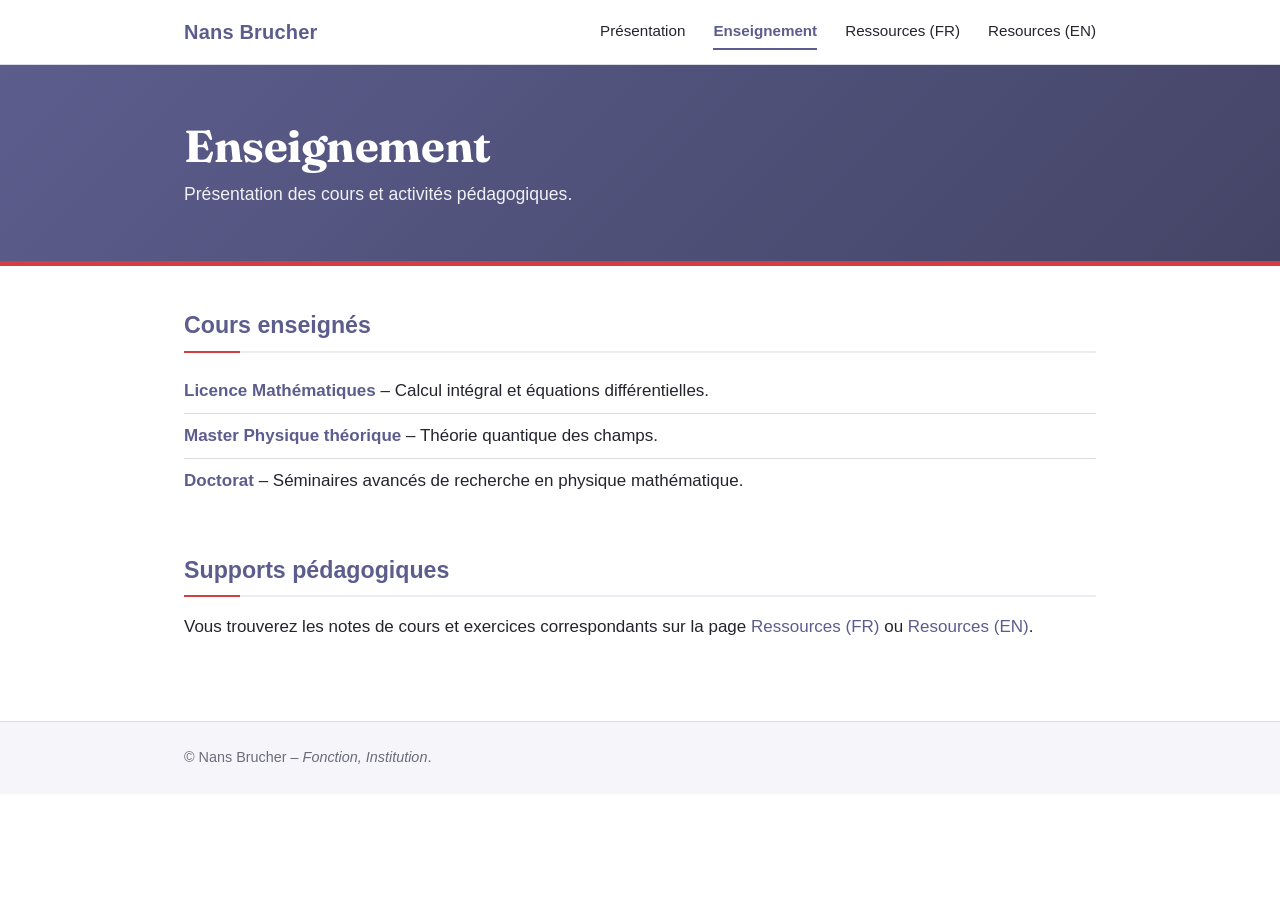
==== enseignement.html @ f2ae3b15 "Create enseignement.html" ====
<!DOCTYPE html>
<html lang="fr">
<head>
  <meta charset="utf-8">
  <meta name="viewport" content="width=device-width, initial-scale=1">
  <title>Enseignement | Nans Brucher</title>
  <meta name="description" content="Cours et activités d'enseignement.">
  <link rel="preconnect" href="https://fonts.googleapis.com">
  <link rel="preconnect" href="https://fonts.gstatic.com" crossorigin>
  <link href="https://fonts.googleapis.com/css2?family=Fraunces:wght@400;600;700&display=swap" rel="stylesheet">
  <link rel="stylesheet" href="style.css">
  <link rel="alternate" hreflang="fr" href="enseignement.html">
  <link rel="alternate" hreflang="en" href="resources-en.html">
</head>
<body>
  <header class="site-header">
    <div class="header-inner">
      <a class="site-title" href="index.html">Nans Brucher</a>
      <button type="button" class="nav-toggle" aria-label="Ouvrir le menu" aria-expanded="false">☰</button>
      <nav class="site-nav">
        <a href="index.html">Présentation</a>
        <a class="active" href="enseignement.html">Enseignement</a>
        <a href="ressources-fr.html">Ressources (FR)</a>
        <a href="resources-en.html">Resources (EN)</a>
      </nav>
    </div>
  </header>

  <section class="banner">
    <div class="banner-inner">
      <h1>Enseignement</h1>
      <p>Présentation des cours et activités pédagogiques.</p>
    </div>
  </section>

  <main id="main-content">
    <h2>Cours enseignés</h2>
    <ul class="info-list">
      <li><strong>Licence Mathématiques</strong> – Calcul intégral et équations différentielles.</li>
      <li><strong>Master Physique théorique</strong> – Théorie quantique des champs.</li>
      <li><strong>Doctorat</strong> – Séminaires avancés de recherche en physique mathématique.</li>
    </ul>

    <h2>Supports pédagogiques</h2>
    <p>Vous trouverez les notes de cours et exercices correspondants sur la page <a href="ressources-fr.html">Ressources (FR)</a> ou <a href="resources-en.html">Resources (EN)</a>.</p>
  </main>

  <footer class="site-footer">
    <div class="footer-inner">
      © Nans Brucher – <em>Fonction, Institution</em>.
    </div>
  </footer>

  <script src="script.js"></script>
</body>
</html>
---- style.css ----
/* ==========================================================
   Site personnel – ressources scientifiques
   Couleur principale : #5C5D8D
   ========================================================== */

:root {
  --accent: #5C5D8D;
  --accent-dark: #444566;
  --accent-light: #ececf4;
  --accent-faint: #f6f6fa;
  --accent2: #D33E43;
  --accent2-dark: #a92c31;
  --text: #24242e;
  --muted: #6b6b7b;
  --border: #dcdce6;
  --bg: #ffffff;
  --max-width: 960px;
}

* { box-sizing: border-box; }

html { scroll-behavior: smooth; }

body {
  margin: 0;
  font-family: -apple-system, BlinkMacSystemFont, "Segoe UI", Roboto, "Helvetica Neue", Arial, sans-serif;
  font-size: 17px;
  line-height: 1.65;
  color: var(--text);
  background: var(--bg);
}

a {
  color: var(--accent);
  text-decoration: none;
}
a:hover { color: var(--accent-dark); text-decoration: underline; }

/* ---------- En-tête et navigation ---------- */

.site-header {
  border-bottom: 1px solid var(--border);
  background: var(--bg);
  position: sticky;
  top: 0;
  z-index: 10;
}

.header-inner {
  max-width: var(--max-width);
  margin: 0 auto;
  padding: 0 24px;
  display: flex;
  align-items: center;
  justify-content: space-between;
  min-height: 64px;
}

.site-title {
  font-size: 1.25rem;
  font-weight: 700;
  letter-spacing: 0.01em;
  color: var(--accent);
}
.site-title:hover { text-decoration: none; color: var(--accent-dark); }

.nav-toggle {
  display: none;
  background: none;
  border: 1px solid var(--border);
  border-radius: 4px;
  font-size: 1.2rem;
  color: var(--accent);
  padding: 2px 10px;
  cursor: pointer;
}

.site-nav { display: flex; gap: 28px; }

.site-nav a {
  color: var(--text);
  font-size: 0.95rem;
  padding: 4px 0;
  border-bottom: 2px solid transparent;
}
.site-nav a:hover {
  color: var(--accent);
  text-decoration: none;
  border-bottom-color: var(--accent-light);
}
.site-nav a.active {
  color: var(--accent);
  border-bottom-color: var(--accent);
  font-weight: 600;
}

/* ---------- Bandeau ---------- */

.banner {
  background: linear-gradient(135deg, var(--accent) 0%, var(--accent-dark) 100%);
  color: #fff;
}
.banner-inner {
  max-width: var(--max-width);
  margin: 0 auto;
  padding: 56px 24px 52px;
}
.banner h1 {
  margin: 0 0 10px;
  font-size: 2.2rem;
  line-height: 1.2;
  font-weight: 700;
}
.banner p {
  margin: 0;
  max-width: 640px;
  font-size: 1.1rem;
  opacity: 0.92;
}

/* ---------- Contenu ---------- */

main {
  max-width: var(--max-width);
  margin: 0 auto;
  padding: 40px 24px 64px;
}

h2 {
  font-size: 1.45rem;
  margin: 48px 0 16px;
  padding-bottom: 6px;
  border-bottom: 2px solid var(--accent-light);
  color: var(--accent);
}
h2:first-child { margin-top: 0; }

h3 { font-size: 1.1rem; margin: 24px 0 8px; }

p { margin: 0 0 16px; }

.lead { font-size: 1.1rem; color: var(--text); }

/* Présentation : photo + texte */
.about {
  display: grid;
  grid-template-columns: 200px 1fr;
  gap: 32px;
  align-items: start;
}
.portrait {
  width: 200px;
  height: 240px;
  background: var(--accent-light);
  border: 1px solid var(--border);
  border-radius: 6px;
  display: flex;
  align-items: center;
  justify-content: center;
  color: var(--accent);
  font-size: 0.85rem;
  text-align: center;
  padding: 12px;
  overflow: hidden;
}
.portrait img { width: 100%; height: 100%; object-fit: cover; }

/* Listes d'infos */
.info-list { list-style: none; padding: 0; margin: 0 0 16px; }
.info-list li {
  padding: 8px 0;
  border-bottom: 1px solid var(--border);
}
.info-list li:last-child { border-bottom: none; }
.info-list strong { color: var(--accent); }

/* ---------- Cartes de ressources ---------- */

.card-grid {
  display: grid;
  grid-template-columns: repeat(2, 1fr);
  gap: 20px;
}

.card {
  display: block;
  padding: 18px 20px;
  border: 1px solid var(--border);
  border-left: 4px solid var(--accent);
  border-radius: 4px;
  background: var(--bg);
  color: var(--text);
  transition: background 0.15s, box-shadow 0.15s;
}
.card:hover {
  background: var(--accent-faint);
  box-shadow: 0 2px 8px rgba(92, 93, 141, 0.15);
  text-decoration: none;
  color: var(--text);
}
.card-title {
  display: block;
  font-weight: 700;
  color: var(--accent);
  margin-bottom: 4px;
}
.card-desc {
  display: block;
  font-size: 0.93rem;
  color: var(--muted);
  line-height: 1.5;
}
.card-meta {
  display: inline-block;
  margin-top: 8px;
  font-size: 0.78rem;
  font-weight: 600;
  letter-spacing: 0.04em;
  text-transform: uppercase;
  color: var(--accent);
  background: var(--accent-light);
  padding: 2px 8px;
  border-radius: 3px;
}

/* Recherche */
.search-box {
  width: 100%;
  padding: 10px 14px;
  font-size: 1rem;
  border: 1px solid var(--border);
  border-radius: 4px;
  margin-bottom: 8px;
  font-family: inherit;
}
.search-box:focus {
  outline: none;
  border-color: var(--accent);
  box-shadow: 0 0 0 3px var(--accent-light);
}
.no-result { display: none; color: var(--muted); font-style: italic; }

/* Index des ressources */
.index-list {
  columns: 2;
  column-gap: 32px;
  list-style: none;
  padding: 0;
  margin: 0;
}
.index-list li { padding: 3px 0; break-inside: avoid; }

/* ---------- Pied de page ---------- */

.site-footer {
  border-top: 1px solid var(--border);
  background: var(--accent-faint);
  color: var(--muted);
  font-size: 0.9rem;
}
.footer-inner {
  max-width: var(--max-width);
  margin: 0 auto;
  padding: 24px;
}

/* ---------- Mobile ---------- */

@media (max-width: 720px) {
  body { font-size: 16px; }

  .nav-toggle { display: block; }

  .site-nav {
    display: none;
    position: absolute;
    top: 64px;
    left: 0;
    right: 0;
    flex-direction: column;
    gap: 0;
    background: var(--bg);
    border-bottom: 1px solid var(--border);
    padding: 8px 24px 16px;
  }
  .site-nav.open { display: flex; }
  .site-nav a { padding: 10px 0; border-bottom: 1px solid var(--border); }

  .banner h1 { font-size: 1.7rem; }
  .about { grid-template-columns: 1fr; }
  .portrait { width: 160px; height: 192px; }
  .card-grid { grid-template-columns: 1fr; }
  .index-list { columns: 1; }
}


/* ==========================================================
   Mise à jour : police des titres, 2e couleur, à la une,
   couvertures, étiquettes de niveau
   Seconde couleur : #D33E43 (variable --accent2)
   ========================================================== */

/* ---------- Police vivante pour les h1 ---------- */

.banner h1 {
  font-family: "Fraunces", Georgia, "Times New Roman", serif;
  font-weight: 700;
  font-size: 2.8rem;
  letter-spacing: -0.01em;
  line-height: 1.1;
}
.banner { border-bottom: 5px solid var(--accent2); }

/* ---------- Touches de contraste (#D33E43) ---------- */

h2 { position: relative; }
h2::after {
  content: "";
  position: absolute;
  left: 0;
  bottom: -2px;
  width: 56px;
  height: 2px;
  background: var(--accent2);
}
.card:hover .card-title { color: var(--accent2); }

/* ---------- Ressource mise en avant (bloc centré) ---------- */

.spotlight {
  display: grid;
  grid-template-columns: 240px 1fr;
  gap: 40px;
  align-items: center;
  max-width: 780px;
  margin: 0 auto 36px;
  padding: 32px;
  background: var(--accent-faint);
  border: 1px solid var(--border);
  border-top: 4px solid var(--accent2);
  border-radius: 8px;
}

.spotlight-cover {
  display: block;
  border-radius: 4px;
  overflow: hidden;
  box-shadow: 0 6px 18px rgba(68, 69, 102, 0.3);
  transition: transform 0.2s, box-shadow 0.2s;
}
.spotlight-cover:hover {
  transform: translateY(-3px);
  box-shadow: 0 10px 26px rgba(68, 69, 102, 0.4);
}
.spotlight-cover img {
  display: block;
  width: 100%;
  aspect-ratio: 3 / 4;
  object-fit: cover;
}

.kicker {
  display: inline-block;
  font-size: 0.78rem;
  font-weight: 700;
  letter-spacing: 0.1em;
  text-transform: uppercase;
  color: var(--accent2);
  margin-bottom: 6px;
}

.spotlight-title {
  font-family: "Fraunces", Georgia, serif;
  font-size: 1.6rem;
  line-height: 1.25;
  margin: 0 0 12px;
  padding: 0;
  border: none;
  color: var(--accent);
}
.spotlight-title::after { display: none; }

.spotlight-desc { margin: 14px 0 8px; }
.spotlight-meta { margin: 0 0 18px; font-size: 0.85rem; color: var(--muted); }

.actions { display: flex; flex-wrap: wrap; gap: 10px; }

.button {
  display: inline-block;
  padding: 9px 20px;
  border: 2px solid var(--accent);
  border-radius: 4px;
  background: var(--accent);
  color: #fff;
  font-weight: 600;
  font-size: 0.95rem;
}
.button:hover { background: var(--accent-dark); border-color: var(--accent-dark); color: #fff; text-decoration: none; }
.button-red { background: var(--accent2); border-color: var(--accent2); }
.button-red:hover { background: var(--accent2-dark); border-color: var(--accent2-dark); }
.button-outline { background: transparent; color: var(--accent); }
.button-outline:hover { background: var(--accent-light); color: var(--accent-dark); }

/* ---------- Étiquettes : niveau et type ---------- */

.tags, .card-tags {
  display: flex;
  flex-wrap: wrap;
  align-items: center;
  gap: 6px;
}
.card-tags { margin-top: 10px; }
.card-tags .card-meta { margin-top: 0; }

.tag {
  display: inline-block;
  font-size: 0.78rem;
  font-weight: 600;
  letter-spacing: 0.04em;
  text-transform: uppercase;
  color: var(--accent);
  background: var(--accent-light);
  padding: 2px 8px;
  border-radius: 3px;
}

.level {
  display: inline-block;
  font-size: 0.78rem;
  font-weight: 700;
  letter-spacing: 0.04em;
  text-transform: uppercase;
  color: #fff;
  padding: 2px 9px;
  border-radius: 999px;
  white-space: nowrap;
}
.level-lycee    { background: #2e7d5b; } /* vert   : débutant */
.level-licence  { background: #2b6f9c; } /* bleu   : premiers cycles */
.level-master   { background: #5C5D8D; } /* violet : avancé */
.level-doctorat { background: #D33E43; } /* rouge  : recherche */
.level-tous     { background: #6b6b7b; } /* gris   : tous niveaux */

.legend {
  display: flex;
  flex-wrap: wrap;
  align-items: center;
  justify-content: center;
  gap: 8px;
  margin: 0 0 24px;
  font-size: 0.9rem;
  color: var(--muted);
}
.legend-label { font-weight: 600; margin-right: 2px; }

/* ---------- Carte avec image de couverture paysage ---------- */

.card.has-cover { padding: 0; overflow: hidden; }
.card-cover {
  display: block;
  width: 100%;
  aspect-ratio: 16 / 9;
  object-fit: cover;
  border-bottom: 1px solid var(--border);
}
.card-body { display: block; padding: 16px 20px 18px; }

/* ---------- Mobile ---------- */

@media (max-width: 720px) {
  .banner h1 { font-size: 2.1rem; }
  .spotlight {
    grid-template-columns: 1fr;
    gap: 24px;
    padding: 24px 20px;
    text-align: center;
  }
  .spotlight-cover { max-width: 220px; margin: 0 auto; }
  .tags, .actions { justify-content: center; }
}

/* ---------- Corrections d'espacement ---------- */
.resource-section { margin-top: 48px; }
.card-grid { align-items: start; }
.search-box { margin-bottom: 0; }
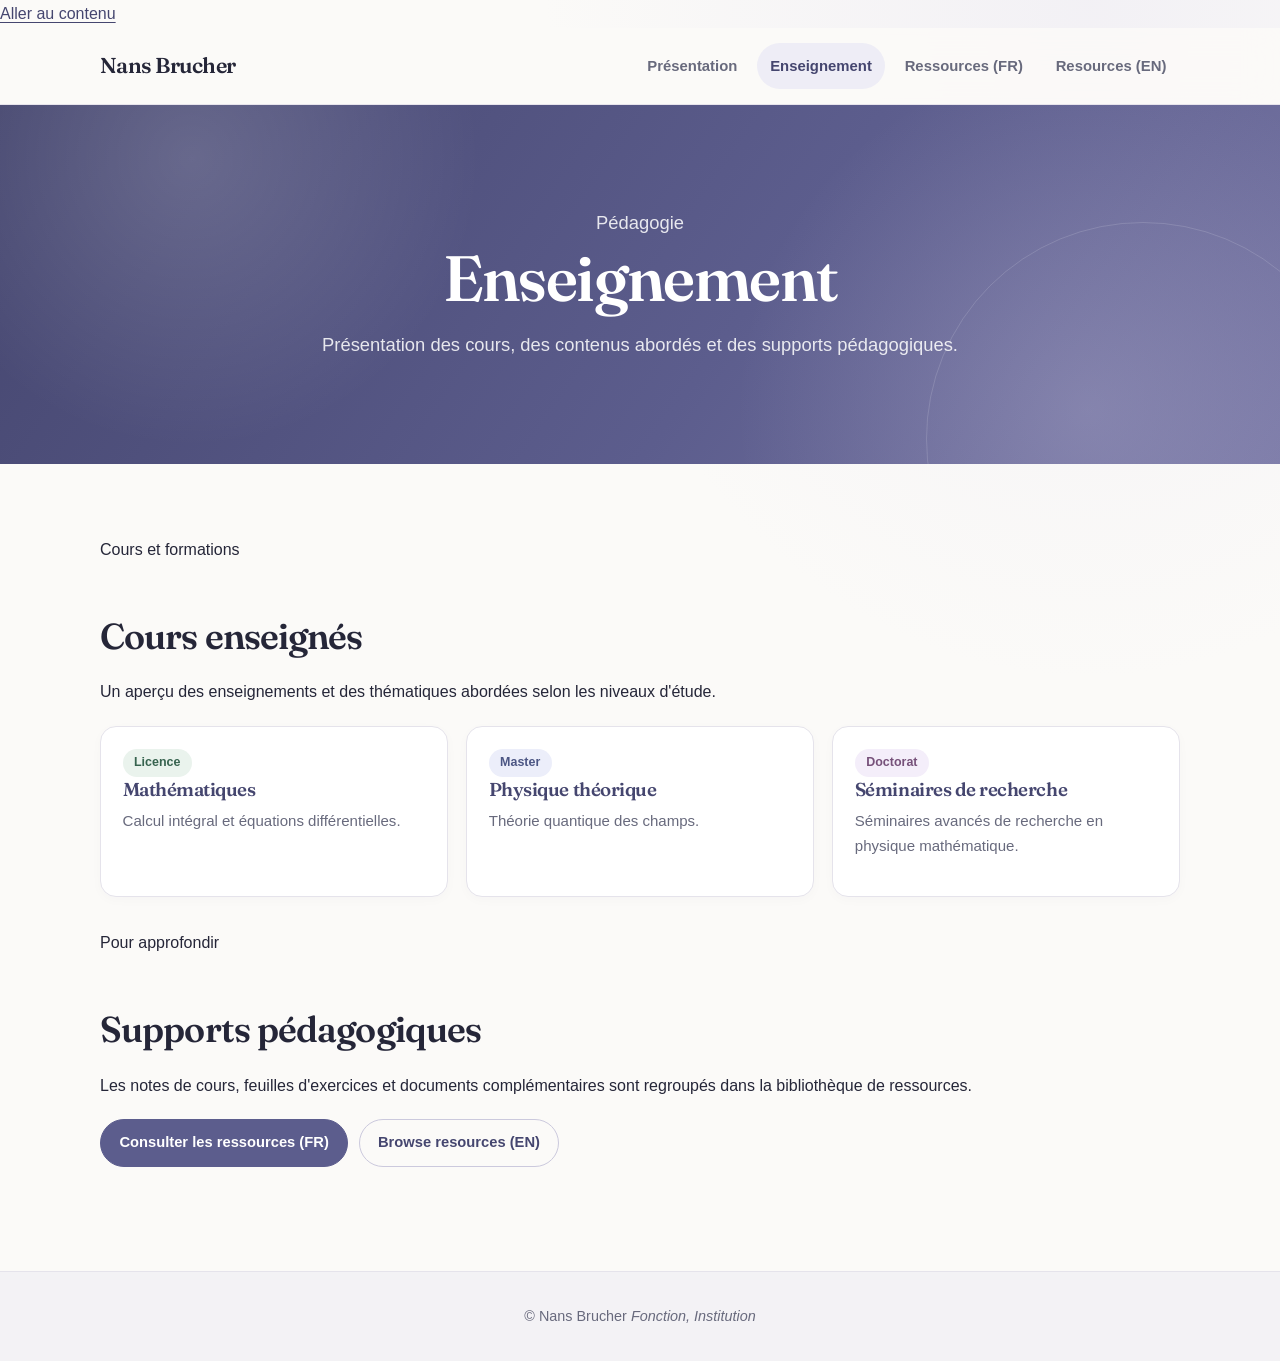
==== commit 7db878ed: "Restructure teaching page into accessible course cards" ====
--- a/enseignement.html
+++ b/enseignement.html
@@ -3,8 +3,9 @@
 <head>
   <meta charset="utf-8">
   <meta name="viewport" content="width=device-width, initial-scale=1">
+  <meta name="theme-color" content="#5c5d8d">
   <title>Enseignement | Nans Brucher</title>
-  <meta name="description" content="Cours et activités d'enseignement.">
+  <meta name="description" content="Cours, activités pédagogiques et supports d'enseignement de Nans Brucher.">
   <link rel="preconnect" href="https://fonts.googleapis.com">
   <link rel="preconnect" href="https://fonts.gstatic.com" crossorigin>
   <link href="https://fonts.googleapis.com/css2?family=Fraunces:wght@400;600;700&display=swap" rel="stylesheet">
@@ -13,44 +14,75 @@
   <link rel="alternate" hreflang="en" href="resources-en.html">
 </head>
 <body>
+  <a class="skip-link" href="#main-content">Aller au contenu</a>
   <header class="site-header">
     <div class="header-inner">
-      <a class="site-title" href="index.html">Nans Brucher</a>
-      <button type="button" class="nav-toggle" aria-label="Ouvrir le menu" aria-expanded="false">☰</button>
-      <nav class="site-nav">
+      <a class="site-title" href="index.html" aria-label="Nans Brucher — accueil">Nans Brucher</a>
+      <button type="button" class="nav-toggle" aria-label="Ouvrir le menu" aria-expanded="false" aria-controls="primary-navigation">☰</button>
+      <nav class="site-nav" id="primary-navigation" aria-label="Navigation principale">
         <a href="index.html">Présentation</a>
-        <a class="active" href="enseignement.html">Enseignement</a>
+        <a class="active" href="enseignement.html" aria-current="page">Enseignement</a>
         <a href="ressources-fr.html">Ressources (FR)</a>
-        <a href="resources-en.html">Resources (EN)</a>
+        <a href="resources-en.html" lang="en">Resources (EN)</a>
       </nav>
     </div>
   </header>
 
-  <section class="banner">
+  <section class="banner" aria-labelledby="page-title">
     <div class="banner-inner">
-      <h1>Enseignement</h1>
-      <p>Présentation des cours et activités pédagogiques.</p>
+      <p class="eyebrow">Pédagogie</p>
+      <h1 id="page-title">Enseignement</h1>
+      <p>Présentation des cours, des contenus abordés et des supports pédagogiques.</p>
     </div>
   </section>
 
   <main id="main-content">
-    <h2>Cours enseignés</h2>
-    <ul class="info-list">
-      <li><strong>Licence Mathématiques</strong> – Calcul intégral et équations différentielles.</li>
-      <li><strong>Master Physique théorique</strong> – Théorie quantique des champs.</li>
-      <li><strong>Doctorat</strong> – Séminaires avancés de recherche en physique mathématique.</li>
-    </ul>
+    <section class="page-section" aria-labelledby="courses-title">
+      <div class="section-heading">
+        <p class="eyebrow">Cours et formations</p>
+        <h2 id="courses-title">Cours enseignés</h2>
+        <p class="section-intro">Un aperçu des enseignements et des thématiques abordées selon les niveaux d'étude.</p>
+      </div>
+      <div class="card-grid teaching-grid">
+        <article class="card teaching-card">
+          <span class="level level-licence">Licence</span>
+          <h3 class="card-title">Mathématiques</h3>
+          <p class="card-desc">Calcul intégral et équations différentielles.</p>
+        </article>
+        <article class="card teaching-card">
+          <span class="level level-master">Master</span>
+          <h3 class="card-title">Physique théorique</h3>
+          <p class="card-desc">Théorie quantique des champs.</p>
+        </article>
+        <article class="card teaching-card">
+          <span class="level level-doctorat">Doctorat</span>
+          <h3 class="card-title">Séminaires de recherche</h3>
+          <p class="card-desc">Séminaires avancés de recherche en physique mathématique.</p>
+        </article>
+      </div>
+    </section>
 
-    <h2>Supports pédagogiques</h2>
-    <p>Vous trouverez les notes de cours et exercices correspondants sur la page <a href="ressources-fr.html">Ressources (FR)</a> ou <a href="resources-en.html">Resources (EN)</a>.</p>
+    <section class="page-section materials-section" aria-labelledby="materials-title">
+      <div class="section-heading">
+        <p class="eyebrow">Pour approfondir</p>
+        <h2 id="materials-title">Supports pédagogiques</h2>
+      </div>
+      <div class="contact-panel">
+        <p>Les notes de cours, feuilles d'exercices et documents complémentaires sont regroupés dans la bibliothèque de ressources.</p>
+        <div class="actions">
+          <a class="button button-red" href="ressources-fr.html">Consulter les ressources (FR)</a>
+          <a class="button button-outline" href="resources-en.html" lang="en">Browse resources (EN)</a>
+        </div>
+      </div>
+    </section>
   </main>
 
   <footer class="site-footer">
     <div class="footer-inner">
-      © Nans Brucher – <em>Fonction, Institution</em>.
+      <span>© Nans Brucher</span>
+      <span><em>Fonction, Institution</em></span>
     </div>
   </footer>
-
   <script src="script.js"></script>
 </body>
-</html>
+</html>
--- a/style.css
+++ b/style.css
@@ -1,485 +1,694 @@
-/* ==========================================================
-   Site personnel – ressources scientifiques
-   Couleur principale : #5C5D8D
-   ========================================================== */
+/* --------------------------------------------------------------------------
+   Identité visuelle — site personnel de Nans Brucher
+   Une mise en page éditoriale, lumineuse et lisible sur tous les écrans.
+   -------------------------------------------------------------------------- */
 
 :root {
-  --accent: #5C5D8D;
-  --accent-dark: #444566;
-  --accent-light: #ececf4;
-  --accent-faint: #f6f6fa;
-  --accent2: #D33E43;
-  --accent2-dark: #a92c31;
-  --text: #24242e;
-  --muted: #6b6b7b;
-  --border: #dcdce6;
-  --bg: #ffffff;
-  --max-width: 960px;
-}
-
-* { box-sizing: border-box; }
-
-html { scroll-behavior: smooth; }
+  color-scheme: light;
+  --color-text: #252638;
+  --color-muted: #686a7d;
+  --color-bg: #fbfaf8;
+  --color-surface: #ffffff;
+  --color-surface-soft: #f2f1f7;
+  --color-border: #e5e3eb;
+  --color-accent: #5c5d8d;
+  --color-accent-dark: #45466f;
+  --color-accent-soft: #eeedf6;
+  --color-highlight: #d9d5ec;
+  --shadow-soft: 0 12px 34px rgba(39, 37, 67, 0.07);
+  --shadow-hover: 0 18px 42px rgba(39, 37, 67, 0.12);
+  --radius: 16px;
+  --radius-small: 10px;
+  --content-width: 1080px;
+}
+
+* {
+  box-sizing: border-box;
+}
+
+html {
+  scroll-behavior: smooth;
+  scroll-padding-top: 6rem;
+}
 
 body {
+  min-width: 320px;
   margin: 0;
-  font-family: -apple-system, BlinkMacSystemFont, "Segoe UI", Roboto, "Helvetica Neue", Arial, sans-serif;
-  font-size: 17px;
-  line-height: 1.65;
-  color: var(--text);
-  background: var(--bg);
+  color: var(--color-text);
+  background:
+    radial-gradient(ellipse at 85% 0%, rgba(217, 213, 236, 0.25), transparent 34rem),
+    var(--color-bg);
+  font-family: Inter, "Segoe UI", Roboto, Helvetica, Arial, sans-serif;
+  font-size: 1rem;
+  line-height: 1.75;
+  -webkit-font-smoothing: antialiased;
+  text-rendering: optimizeLegibility;
+}
+
+img {
+  display: block;
+  max-width: 100%;
+}
+
+h1, h2, h3, .site-title {
+  font-family: "Fraunces", Georgia, serif;
+  font-weight: 600;
+  line-height: 1.2;
+  letter-spacing: -0.025em;
+}
+
+h1, h2, h3, p {
+  margin-top: 0;
+}
+
+h1 {
+  margin-bottom: 0.8rem;
+  font-size: clamp(2.35rem, 6vw, 4rem);
+}
+
+h2 {
+  margin: 3.2rem 0 1.25rem;
+  font-size: clamp(1.7rem, 3vw, 2.25rem);
+}
+
+h3 {
+  margin-bottom: 0.7rem;
+  font-size: 1.3rem;
+}
+
+p {
+  margin-bottom: 1.15rem;
 }
 
 a {
-  color: var(--accent);
+  color: var(--color-accent-dark);
+  text-decoration-thickness: 1px;
+  text-underline-offset: 0.2em;
+  transition: color 180ms ease, background-color 180ms ease, border-color 180ms ease, box-shadow 180ms ease, transform 180ms ease;
+}
+
+a:hover {
+  color: var(--color-accent);
+}
+
+a:focus-visible, button:focus-visible, input:focus-visible {
+  outline: 3px solid rgba(92, 93, 141, 0.35);
+  outline-offset: 3px;
+}
+
+::selection {
+  color: #fff;
+  background: var(--color-accent);
+}
+
+.lead {
+  color: #3d3e53;
+  font-size: clamp(1.12rem, 2vw, 1.28rem);
+  line-height: 1.8;
+}
+
+/* En-tête et navigation */
+.site-header {
+  position: sticky;
+  z-index: 20;
+  top: 0;
+  background: rgba(251, 250, 248, 0.92);
+  border-bottom: 1px solid rgba(229, 227, 235, 0.9);
+  backdrop-filter: blur(16px);
+  -webkit-backdrop-filter: blur(16px);
+}
+
+.header-inner {
+  position: relative;
+  display: flex;
+  align-items: center;
+  justify-content: space-between;
+  gap: 1.5rem;
+  width: min(100% - 3rem, var(--content-width));
+  min-height: 76px;
+  margin: 0 auto;
+}
+
+.site-title {
+  flex-shrink: 0;
+  color: var(--color-text);
+  font-size: 1.35rem;
   text-decoration: none;
 }
-a:hover { color: var(--accent-dark); text-decoration: underline; }
-
-/* ---------- En-tête et navigation ---------- */
-
-.site-header {
-  border-bottom: 1px solid var(--border);
-  background: var(--bg);
-  position: sticky;
-  top: 0;
-  z-index: 10;
-}
-
-.header-inner {
-  max-width: var(--max-width);
-  margin: 0 auto;
-  padding: 0 24px;
-  display: flex;
-  align-items: center;
-  justify-content: space-between;
-  min-height: 64px;
-}
-
-.site-title {
-  font-size: 1.25rem;
-  font-weight: 700;
-  letter-spacing: 0.01em;
-  color: var(--accent);
-}
-.site-title:hover { text-decoration: none; color: var(--accent-dark); }
+
+.site-title:hover {
+  color: var(--color-accent);
+}
+
+.site-nav {
+  display: flex;
+  align-items: center;
+  justify-content: flex-end;
+  gap: 0.35rem;
+}
+
+.site-nav a {
+  padding: 0.6rem 0.85rem;
+  border-radius: 999px;
+  color: var(--color-muted);
+  font-size: 0.93rem;
+  font-weight: 600;
+  text-decoration: none;
+  white-space: nowrap;
+}
+
+.site-nav a:hover,
+.site-nav a.active {
+  color: var(--color-accent-dark);
+  background: var(--color-accent-soft);
+}
 
 .nav-toggle {
   display: none;
-  background: none;
-  border: 1px solid var(--border);
-  border-radius: 4px;
-  font-size: 1.2rem;
-  color: var(--accent);
-  padding: 2px 10px;
+  padding: 0.45rem 0.7rem;
+  border: 1px solid var(--color-border);
+  border-radius: 9px;
+  color: var(--color-text);
+  background: var(--color-surface);
+  font-size: 1.35rem;
   cursor: pointer;
 }
 
-.site-nav { display: flex; gap: 28px; }
-
-.site-nav a {
-  color: var(--text);
-  font-size: 0.95rem;
-  padding: 4px 0;
-  border-bottom: 2px solid transparent;
-}
-.site-nav a:hover {
-  color: var(--accent);
-  text-decoration: none;
-  border-bottom-color: var(--accent-light);
-}
-.site-nav a.active {
-  color: var(--accent);
-  border-bottom-color: var(--accent);
-  font-weight: 600;
-}
-
-/* ---------- Bandeau ---------- */
-
+/* Bandeau de titre */
 .banner {
-  background: linear-gradient(135deg, var(--accent) 0%, var(--accent-dark) 100%);
+  position: relative;
+  overflow: hidden;
+  padding: clamp(3.5rem, 8vw, 6.5rem) 1.5rem;
   color: #fff;
-}
+  text-align: center;
+  background:
+    radial-gradient(circle at 15% 15%, rgba(255,255,255,0.16), transparent 18rem),
+    radial-gradient(circle at 85% 85%, rgba(217,213,236,0.22), transparent 22rem),
+    linear-gradient(125deg, #45466f 0%, #5c5d8d 58%, #7776a4 100%);
+}
+
+.banner::after {
+  position: absolute;
+  right: -5rem;
+  bottom: -12rem;
+  width: 27rem;
+  height: 27rem;
+  border: 1px solid rgba(255,255,255,0.14);
+  border-radius: 50%;
+  content: "";
+  pointer-events: none;
+}
+
 .banner-inner {
-  max-width: var(--max-width);
+  position: relative;
+  z-index: 1;
+  max-width: 820px;
   margin: 0 auto;
-  padding: 56px 24px 52px;
-}
+}
+
 .banner h1 {
-  margin: 0 0 10px;
-  font-size: 2.2rem;
-  line-height: 1.2;
-  font-weight: 700;
-}
+  color: #fff;
+}
+
 .banner p {
-  margin: 0;
-  max-width: 640px;
-  font-size: 1.1rem;
-  opacity: 0.92;
-}
-
-/* ---------- Contenu ---------- */
-
+  max-width: 680px;
+  margin: 0 auto;
+  color: rgba(255,255,255,0.86);
+  font-size: clamp(1rem, 2vw, 1.15rem);
+}
+
+/* Contenu commun */
 main {
-  max-width: var(--max-width);
+  width: min(100% - 3rem, var(--content-width));
+  min-height: 55vh;
   margin: 0 auto;
-  padding: 40px 24px 64px;
-}
-
-h2 {
-  font-size: 1.45rem;
-  margin: 48px 0 16px;
-  padding-bottom: 6px;
-  border-bottom: 2px solid var(--accent-light);
-  color: var(--accent);
-}
-h2:first-child { margin-top: 0; }
-
-h3 { font-size: 1.1rem; margin: 24px 0 8px; }
-
-p { margin: 0 0 16px; }
-
-.lead { font-size: 1.1rem; color: var(--text); }
-
-/* Présentation : photo + texte */
+  padding: clamp(2.5rem, 6vw, 4.5rem) 0;
+}
+
+main > h2:first-child {
+  margin-top: 0;
+}
+
+main > h2:not(:first-child) {
+  padding-top: 0.5rem;
+}
+
 .about {
   display: grid;
-  grid-template-columns: 200px 1fr;
-  gap: 32px;
+  grid-template-columns: minmax(180px, 250px) minmax(0, 1fr);
   align-items: start;
-}
+  gap: clamp(1.5rem, 4vw, 3rem);
+  margin: 1.5rem 0 3rem;
+}
+
 .portrait {
-  width: 200px;
-  height: 240px;
-  background: var(--accent-light);
-  border: 1px solid var(--border);
-  border-radius: 6px;
   display: flex;
   align-items: center;
   justify-content: center;
-  color: var(--accent);
-  font-size: 0.85rem;
-  text-align: center;
-  padding: 12px;
+  min-height: 250px;
   overflow: hidden;
-}
-.portrait img { width: 100%; height: 100%; object-fit: cover; }
-
-/* Listes d'infos */
-.info-list { list-style: none; padding: 0; margin: 0 0 16px; }
+  border: 1px solid var(--color-border);
+  border-radius: var(--radius);
+  color: var(--color-muted);
+  background: linear-gradient(145deg, #eeedf5, #e2e0ed);
+  box-shadow: var(--shadow-soft);
+  font-family: "Fraunces", Georgia, serif;
+  font-size: 1.15rem;
+}
+
+.portrait img {
+  width: 100%;
+  height: 100%;
+  min-height: 250px;
+  object-fit: cover;
+}
+
+.info-list {
+  display: grid;
+  gap: 0.75rem;
+  margin: 1.2rem 0 2.5rem;
+  padding: 0;
+  list-style: none;
+}
+
 .info-list li {
-  padding: 8px 0;
-  border-bottom: 1px solid var(--border);
-}
-.info-list li:last-child { border-bottom: none; }
-.info-list strong { color: var(--accent); }
-
-/* ---------- Cartes de ressources ---------- */
+  position: relative;
+  padding: 1rem 1.2rem 1rem 1.45rem;
+  border: 1px solid var(--color-border);
+  border-radius: var(--radius-small);
+  background: var(--color-surface);
+}
+
+.info-list li::before {
+  position: absolute;
+  top: 1.55rem;
+  left: 0.8rem;
+  width: 5px;
+  height: 5px;
+  border-radius: 50%;
+  background: var(--color-accent);
+  content: "";
+}
+
+.info-list li strong {
+  color: var(--color-accent-dark);
+}
+
+/* Ressources et cartes */
+.resource-section {
+  margin-top: 3.5rem;
+}
+
+.resource-section h2 {
+  margin-top: 0;
+  padding-bottom: 0.8rem;
+  border-bottom: 1px solid var(--color-border);
+}
 
 .card-grid {
   display: grid;
-  grid-template-columns: repeat(2, 1fr);
-  gap: 20px;
+  grid-template-columns: repeat(auto-fit, minmax(min(100%, 245px), 1fr));
+  gap: 1.15rem;
+  margin: 1.25rem 0 2rem;
 }
 
 .card {
-  display: block;
-  padding: 18px 20px;
-  border: 1px solid var(--border);
-  border-left: 4px solid var(--accent);
-  border-radius: 4px;
-  background: var(--bg);
-  color: var(--text);
-  transition: background 0.15s, box-shadow 0.15s;
-}
-.card:hover {
-  background: var(--accent-faint);
-  box-shadow: 0 2px 8px rgba(92, 93, 141, 0.15);
+  display: flex;
+  flex-direction: column;
+  min-width: 0;
+  padding: 1.35rem;
+  border: 1px solid var(--color-border);
+  border-radius: var(--radius);
+  color: var(--color-text);
+  background: var(--color-surface);
+  box-shadow: 0 3px 12px rgba(39, 37, 67, 0.025);
   text-decoration: none;
-  color: var(--text);
-}
+}
+
+.card:hover,
+.card:focus-visible {
+  transform: translateY(-4px);
+  border-color: #c7c4df;
+  color: var(--color-text);
+  background: #fff;
+  box-shadow: var(--shadow-hover);
+}
+
 .card-title {
   display: block;
-  font-weight: 700;
-  color: var(--accent);
-  margin-bottom: 4px;
-}
+  margin-bottom: 0.45rem;
+  color: var(--color-accent-dark);
+  font-family: "Fraunces", Georgia, serif;
+  font-size: 1.17rem;
+  font-weight: 600;
+  line-height: 1.35;
+}
+
 .card-desc {
   display: block;
-  font-size: 0.93rem;
-  color: var(--muted);
+  flex: 1;
+  margin-bottom: 1rem;
+  color: var(--color-muted);
+  font-size: 0.94rem;
+  line-height: 1.65;
+}
+
+.card-tags {
+  display: flex;
+  align-items: center;
+  flex-wrap: wrap;
+  gap: 0.5rem;
+  font-size: 0.82rem;
+}
+
+.card-meta {
+  margin-left: auto;
+  color: var(--color-muted);
+  font-size: 0.82rem;
+}
+
+.card.has-cover {
+  padding: 0;
+  overflow: hidden;
+}
+
+.card-cover {
+  width: 100%;
+  aspect-ratio: 16 / 9;
+  margin: 0;
+  object-fit: cover;
+  background: var(--color-surface-soft);
+}
+
+.card-body {
+  display: flex;
+  flex: 1;
+  flex-direction: column;
+  padding: 1.25rem;
+}
+
+.tags {
+  display: flex;
+  flex-wrap: wrap;
+  align-items: center;
+  gap: 0.5rem;
+  margin: 0.8rem 0;
+}
+
+.tag,
+.level {
+  display: inline-flex;
+  align-items: center;
+  width: fit-content;
+  padding: 0.22rem 0.65rem;
+  border: 1px solid transparent;
+  border-radius: 999px;
+  font-size: 0.78rem;
+  font-weight: 650;
   line-height: 1.5;
 }
-.card-meta {
-  display: inline-block;
-  margin-top: 8px;
-  font-size: 0.78rem;
-  font-weight: 600;
-  letter-spacing: 0.04em;
-  text-transform: uppercase;
-  color: var(--accent);
-  background: var(--accent-light);
-  padding: 2px 8px;
-  border-radius: 3px;
-}
-
-/* Recherche */
-.search-box {
-  width: 100%;
-  padding: 10px 14px;
-  font-size: 1rem;
-  border: 1px solid var(--border);
-  border-radius: 4px;
-  margin-bottom: 8px;
-  font-family: inherit;
-}
-.search-box:focus {
-  outline: none;
-  border-color: var(--accent);
-  box-shadow: 0 0 0 3px var(--accent-light);
-}
-.no-result { display: none; color: var(--muted); font-style: italic; }
-
-/* Index des ressources */
-.index-list {
-  columns: 2;
-  column-gap: 32px;
-  list-style: none;
-  padding: 0;
-  margin: 0;
-}
-.index-list li { padding: 3px 0; break-inside: avoid; }
-
-/* ---------- Pied de page ---------- */
-
-.site-footer {
-  border-top: 1px solid var(--border);
-  background: var(--accent-faint);
-  color: var(--muted);
+
+.tag {
+  color: #55566f;
+  background: #f0eff5;
+}
+
+.level-lycee { color: #80552b; background: #f8f0e5; }
+.level-licence { color: #37634f; background: #eaf3ed; }
+.level-master { color: #4c5684; background: #eceefa; }
+.level-doctorat { color: #76517a; background: #f4eefa; }
+.level-tous { color: #55566a; background: #efeff2; }
+
+.legend {
+  display: flex;
+  align-items: center;
+  flex-wrap: wrap;
+  gap: 0.55rem;
+  margin: 1.5rem 0;
+  padding: 1rem 1.1rem;
+  border: 1px solid var(--color-border);
+  border-radius: var(--radius-small);
+  background: var(--color-surface);
   font-size: 0.9rem;
 }
-.footer-inner {
-  max-width: var(--max-width);
-  margin: 0 auto;
-  padding: 24px;
-}
-
-/* ---------- Mobile ---------- */
-
-@media (max-width: 720px) {
-  body { font-size: 16px; }
-
-  .nav-toggle { display: block; }
-
-  .site-nav {
-    display: none;
-    position: absolute;
-    top: 64px;
-    left: 0;
-    right: 0;
-    flex-direction: column;
-    gap: 0;
-    background: var(--bg);
-    border-bottom: 1px solid var(--border);
-    padding: 8px 24px 16px;
-  }
-  .site-nav.open { display: flex; }
-  .site-nav a { padding: 10px 0; border-bottom: 1px solid var(--border); }
-
-  .banner h1 { font-size: 1.7rem; }
-  .about { grid-template-columns: 1fr; }
-  .portrait { width: 160px; height: 192px; }
-  .card-grid { grid-template-columns: 1fr; }
-  .index-list { columns: 1; }
-}
-
-
-/* ==========================================================
-   Mise à jour : police des titres, 2e couleur, à la une,
-   couvertures, étiquettes de niveau
-   Seconde couleur : #D33E43 (variable --accent2)
-   ========================================================== */
-
-/* ---------- Police vivante pour les h1 ---------- */
-
-.banner h1 {
-  font-family: "Fraunces", Georgia, "Times New Roman", serif;
+
+.legend-label {
+  margin-right: 0.2rem;
+  color: var(--color-text);
   font-weight: 700;
-  font-size: 2.8rem;
-  letter-spacing: -0.01em;
-  line-height: 1.1;
-}
-.banner { border-bottom: 5px solid var(--accent2); }
-
-/* ---------- Touches de contraste (#D33E43) ---------- */
-
-h2 { position: relative; }
-h2::after {
-  content: "";
-  position: absolute;
-  left: 0;
-  bottom: -2px;
-  width: 56px;
-  height: 2px;
-  background: var(--accent2);
-}
-.card:hover .card-title { color: var(--accent2); }
-
-/* ---------- Ressource mise en avant (bloc centré) ---------- */
-
+}
+
+/* Ressource mise en avant */
 .spotlight {
   display: grid;
-  grid-template-columns: 240px 1fr;
-  gap: 40px;
-  align-items: center;
-  max-width: 780px;
-  margin: 0 auto 36px;
-  padding: 32px;
-  background: var(--accent-faint);
-  border: 1px solid var(--border);
-  border-top: 4px solid var(--accent2);
-  border-radius: 8px;
+  grid-template-columns: minmax(220px, 0.9fr) minmax(0, 1.1fr);
+  align-items: stretch;
+  gap: clamp(1.5rem, 4vw, 2.5rem);
+  margin: 0 0 2.5rem;
+  padding: clamp(1.2rem, 3vw, 2rem);
+  border: 1px solid var(--color-border);
+  border-radius: 22px;
+  background: var(--color-surface);
+  box-shadow: var(--shadow-soft);
 }
 
 .spotlight-cover {
   display: block;
-  border-radius: 4px;
+  min-height: 230px;
   overflow: hidden;
-  box-shadow: 0 6px 18px rgba(68, 69, 102, 0.3);
-  transition: transform 0.2s, box-shadow 0.2s;
-}
-.spotlight-cover:hover {
-  transform: translateY(-3px);
-  box-shadow: 0 10px 26px rgba(68, 69, 102, 0.4);
-}
+  border-radius: var(--radius-small);
+  background: var(--color-surface-soft);
+}
+
 .spotlight-cover img {
+  width: 100%;
+  height: 100%;
+  min-height: 230px;
+  object-fit: cover;
+}
+
+.spotlight-body {
+  align-self: center;
+}
+
+.kicker {
+  display: inline-block;
+  margin-bottom: 0.7rem;
+  color: var(--color-accent);
+  font-size: 0.78rem;
+  font-weight: 750;
+  letter-spacing: 0.12em;
+  text-transform: uppercase;
+}
+
+.spotlight-title {
+  margin: 0 0 0.8rem;
+  font-size: clamp(1.5rem, 3vw, 2.1rem);
+}
+
+.spotlight-desc {
+  color: var(--color-muted);
+}
+
+.spotlight-meta {
+  color: var(--color-muted);
+  font-size: 0.88rem;
+}
+
+.actions {
+  display: flex;
+  flex-wrap: wrap;
+  gap: 0.65rem;
+  margin-top: 1.2rem;
+}
+
+/* Recherche et boutons */
+.search-box {
   display: block;
   width: 100%;
-  aspect-ratio: 3 / 4;
-  object-fit: cover;
-}
-
-.kicker {
-  display: inline-block;
-  font-size: 0.78rem;
+  min-height: 52px;
+  margin: 1.5rem 0 0.8rem;
+  padding: 0.8rem 1rem 0.8rem 3rem;
+  border: 1px solid var(--color-border);
+  border-radius: 999px;
+  color: var(--color-text);
+  background: #fff;
+  background-image: url("data:image/svg+xml,%3Csvg xmlns='http://www.w3.org/2000/svg' width='20' height='20' viewBox='0 0 24 24' fill='none' stroke='%23686a7d' stroke-width='2' stroke-linecap='round' stroke-linejoin='round'%3E%3Ccircle cx='11' cy='11' r='7'/%3E%3Cpath d='m20 20-4-4'/%3E%3C/svg%3E");
+  background-repeat: no-repeat;
+  background-position: 1rem center;
+  font: inherit;
+  transition: border-color 180ms ease, box-shadow 180ms ease;
+}
+
+.search-box:focus {
+  border-color: var(--color-accent);
+  outline: none;
+  box-shadow: 0 0 0 4px rgba(92, 93, 141, 0.1);
+}
+
+.search-box::placeholder {
+  color: #9292a0;
+}
+
+.no-result {
+  display: none;
+  margin: 1rem 0;
+  padding: 1rem;
+  border-radius: var(--radius-small);
+  color: var(--color-muted);
+  background: var(--color-surface-soft);
+  text-align: center;
+}
+
+.button {
+  display: inline-flex;
+  align-items: center;
+  justify-content: center;
+  min-height: 44px;
+  padding: 0.65rem 1.15rem;
+  border: 1px solid transparent;
+  border-radius: 999px;
+  font-size: 0.92rem;
   font-weight: 700;
-  letter-spacing: 0.1em;
-  text-transform: uppercase;
-  color: var(--accent2);
-  margin-bottom: 6px;
-}
-
-.spotlight-title {
-  font-family: "Fraunces", Georgia, serif;
-  font-size: 1.6rem;
-  line-height: 1.25;
-  margin: 0 0 12px;
-  padding: 0;
-  border: none;
-  color: var(--accent);
-}
-.spotlight-title::after { display: none; }
-
-.spotlight-desc { margin: 14px 0 8px; }
-.spotlight-meta { margin: 0 0 18px; font-size: 0.85rem; color: var(--muted); }
-
-.actions { display: flex; flex-wrap: wrap; gap: 10px; }
-
-.button {
-  display: inline-block;
-  padding: 9px 20px;
-  border: 2px solid var(--accent);
-  border-radius: 4px;
-  background: var(--accent);
+  text-align: center;
+  text-decoration: none;
+}
+
+.button-red {
+  border-color: var(--color-accent);
   color: #fff;
-  font-weight: 600;
-  font-size: 0.95rem;
-}
-.button:hover { background: var(--accent-dark); border-color: var(--accent-dark); color: #fff; text-decoration: none; }
-.button-red { background: var(--accent2); border-color: var(--accent2); }
-.button-red:hover { background: var(--accent2-dark); border-color: var(--accent2-dark); }
-.button-outline { background: transparent; color: var(--accent); }
-.button-outline:hover { background: var(--accent-light); color: var(--accent-dark); }
-
-/* ---------- Étiquettes : niveau et type ---------- */
-
-.tags, .card-tags {
-  display: flex;
-  flex-wrap: wrap;
-  align-items: center;
-  gap: 6px;
-}
-.card-tags { margin-top: 10px; }
-.card-tags .card-meta { margin-top: 0; }
-
-.tag {
-  display: inline-block;
-  font-size: 0.78rem;
-  font-weight: 600;
-  letter-spacing: 0.04em;
-  text-transform: uppercase;
-  color: var(--accent);
-  background: var(--accent-light);
-  padding: 2px 8px;
-  border-radius: 3px;
-}
-
-.level {
-  display: inline-block;
-  font-size: 0.78rem;
-  font-weight: 700;
-  letter-spacing: 0.04em;
-  text-transform: uppercase;
+  background: var(--color-accent);
+}
+
+.button-red:hover,
+.button-red:focus-visible {
+  border-color: var(--color-accent-dark);
   color: #fff;
-  padding: 2px 9px;
-  border-radius: 999px;
-  white-space: nowrap;
-}
-.level-lycee    { background: #2e7d5b; } /* vert   : débutant */
-.level-licence  { background: #2b6f9c; } /* bleu   : premiers cycles */
-.level-master   { background: #5C5D8D; } /* violet : avancé */
-.level-doctorat { background: #D33E43; } /* rouge  : recherche */
-.level-tous     { background: #6b6b7b; } /* gris   : tous niveaux */
-
-.legend {
-  display: flex;
-  flex-wrap: wrap;
-  align-items: center;
-  justify-content: center;
-  gap: 8px;
-  margin: 0 0 24px;
+  background: var(--color-accent-dark);
+  box-shadow: 0 6px 16px rgba(69, 70, 111, 0.2);
+}
+
+.button-outline {
+  border-color: #cbc9dd;
+  color: var(--color-accent-dark);
+  background: transparent;
+}
+
+.button-outline:hover,
+.button-outline:focus-visible {
+  border-color: var(--color-accent);
+  color: var(--color-accent-dark);
+  background: var(--color-accent-soft);
+}
+
+/* Pied de page */
+.site-footer {
+  margin-top: 2rem;
+  padding: 2rem 1.5rem;
+  border-top: 1px solid var(--color-border);
+  color: var(--color-muted);
+  background: #f3f2f5;
   font-size: 0.9rem;
-  color: var(--muted);
-}
-.legend-label { font-weight: 600; margin-right: 2px; }
-
-/* ---------- Carte avec image de couverture paysage ---------- */
-
-.card.has-cover { padding: 0; overflow: hidden; }
-.card-cover {
-  display: block;
-  width: 100%;
-  aspect-ratio: 16 / 9;
-  object-fit: cover;
-  border-bottom: 1px solid var(--border);
-}
-.card-body { display: block; padding: 16px 20px 18px; }
-
-/* ---------- Mobile ---------- */
-
-@media (max-width: 720px) {
-  .banner h1 { font-size: 2.1rem; }
+  text-align: center;
+}
+
+.footer-inner {
+  width: min(100%, var(--content-width));
+  margin: 0 auto;
+}
+
+/* Tablettes et mobiles */
+@media (max-width: 760px) {
+  .header-inner {
+    width: min(100% - 2rem, var(--content-width));
+    min-height: 68px;
+  }
+
+  .nav-toggle {
+    display: inline-flex;
+    align-items: center;
+    justify-content: center;
+  }
+
+  .site-nav {
+    position: absolute;
+    top: calc(100% + 1px);
+    right: -1rem;
+    left: -1rem;
+    display: none;
+    align-items: stretch;
+    gap: 0.25rem;
+    padding: 0.75rem 1rem 1rem;
+    border-bottom: 1px solid var(--color-border);
+    background: rgba(251, 250, 248, 0.98);
+    box-shadow: 0 14px 24px rgba(39, 37, 67, 0.08);
+  }
+
+  body.nav-open .site-nav {
+    display: flex;
+    flex-direction: column;
+  }
+
+  .site-nav a {
+    padding: 0.8rem 1rem;
+    border-radius: 9px;
+  }
+
+  main {
+    width: min(100% - 2rem, var(--content-width));
+  }
+
+  .about {
+    grid-template-columns: minmax(0, 1fr);
+  }
+
+  .portrait {
+    width: min(100%, 250px);
+    min-height: 220px;
+  }
+
+  .portrait img {
+    min-height: 220px;
+  }
+
   .spotlight {
-    grid-template-columns: 1fr;
-    gap: 24px;
-    padding: 24px 20px;
-    text-align: center;
-  }
-  .spotlight-cover { max-width: 220px; margin: 0 auto; }
-  .tags, .actions { justify-content: center; }
-}
-
-/* ---------- Corrections d'espacement ---------- */
-.resource-section { margin-top: 48px; }
-.card-grid { align-items: start; }
-.search-box { margin-bottom: 0; }
+    grid-template-columns: minmax(0, 1fr);
+  }
+
+  .spotlight-cover,
+  .spotlight-cover img {
+    min-height: 190px;
+    max-height: 300px;
+  }
+}
+
+@media (max-width: 440px) {
+  .banner {
+    padding: 3.2rem 1rem;
+  }
+
+  .card-grid {
+    grid-template-columns: minmax(0, 1fr);
+  }
+
+  .actions {
+    flex-direction: column;
+  }
+
+  .actions .button {
+    width: 100%;
+  }
+
+  .legend {
+    align-items: flex-start;
+  }
+}
+
+@media (prefers-reduced-motion: reduce) {
+  *, *::before, *::after {
+    scroll-behavior: auto !important;
+    transition-duration: 0.01ms !important;
+    animation-duration: 0.01ms !important;
+    animation-iteration-count: 1 !important;
+  }
+}
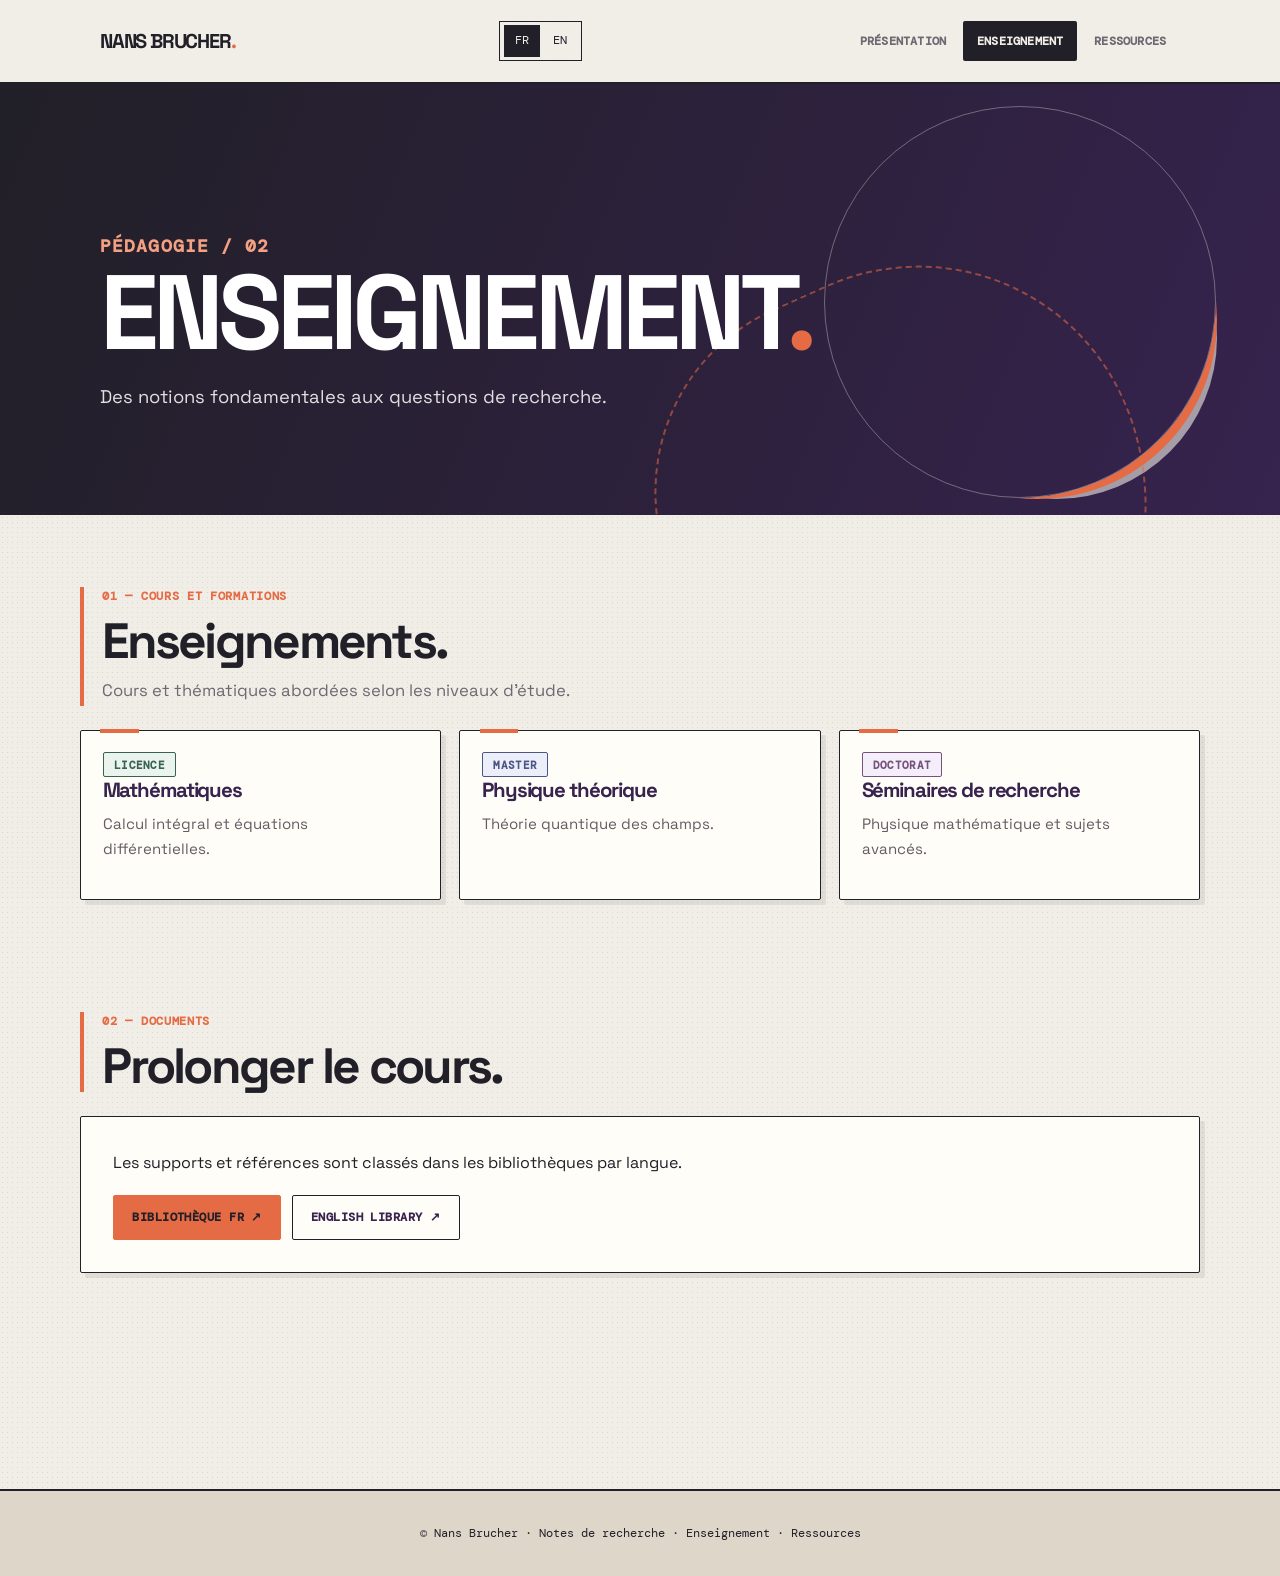
==== commit 7331685e: "Switch teaching page to bilingual editorial layout" ====
--- a/enseignement.html
+++ b/enseignement.html
@@ -1,88 +1 @@
-<!DOCTYPE html>
-<html lang="fr">
-<head>
-  <meta charset="utf-8">
-  <meta name="viewport" content="width=device-width, initial-scale=1">
-  <meta name="theme-color" content="#5c5d8d">
-  <title>Enseignement | Nans Brucher</title>
-  <meta name="description" content="Cours, activités pédagogiques et supports d'enseignement de Nans Brucher.">
-  <link rel="preconnect" href="https://fonts.googleapis.com">
-  <link rel="preconnect" href="https://fonts.gstatic.com" crossorigin>
-  <link href="https://fonts.googleapis.com/css2?family=Fraunces:wght@400;600;700&display=swap" rel="stylesheet">
-  <link rel="stylesheet" href="style.css">
-  <link rel="alternate" hreflang="fr" href="enseignement.html">
-  <link rel="alternate" hreflang="en" href="resources-en.html">
-</head>
-<body>
-  <a class="skip-link" href="#main-content">Aller au contenu</a>
-  <header class="site-header">
-    <div class="header-inner">
-      <a class="site-title" href="index.html" aria-label="Nans Brucher — accueil">Nans Brucher</a>
-      <button type="button" class="nav-toggle" aria-label="Ouvrir le menu" aria-expanded="false" aria-controls="primary-navigation">☰</button>
-      <nav class="site-nav" id="primary-navigation" aria-label="Navigation principale">
-        <a href="index.html">Présentation</a>
-        <a class="active" href="enseignement.html" aria-current="page">Enseignement</a>
-        <a href="ressources-fr.html">Ressources (FR)</a>
-        <a href="resources-en.html" lang="en">Resources (EN)</a>
-      </nav>
-    </div>
-  </header>
-
-  <section class="banner" aria-labelledby="page-title">
-    <div class="banner-inner">
-      <p class="eyebrow">Pédagogie</p>
-      <h1 id="page-title">Enseignement</h1>
-      <p>Présentation des cours, des contenus abordés et des supports pédagogiques.</p>
-    </div>
-  </section>
-
-  <main id="main-content">
-    <section class="page-section" aria-labelledby="courses-title">
-      <div class="section-heading">
-        <p class="eyebrow">Cours et formations</p>
-        <h2 id="courses-title">Cours enseignés</h2>
-        <p class="section-intro">Un aperçu des enseignements et des thématiques abordées selon les niveaux d'étude.</p>
-      </div>
-      <div class="card-grid teaching-grid">
-        <article class="card teaching-card">
-          <span class="level level-licence">Licence</span>
-          <h3 class="card-title">Mathématiques</h3>
-          <p class="card-desc">Calcul intégral et équations différentielles.</p>
-        </article>
-        <article class="card teaching-card">
-          <span class="level level-master">Master</span>
-          <h3 class="card-title">Physique théorique</h3>
-          <p class="card-desc">Théorie quantique des champs.</p>
-        </article>
-        <article class="card teaching-card">
-          <span class="level level-doctorat">Doctorat</span>
-          <h3 class="card-title">Séminaires de recherche</h3>
-          <p class="card-desc">Séminaires avancés de recherche en physique mathématique.</p>
-        </article>
-      </div>
-    </section>
-
-    <section class="page-section materials-section" aria-labelledby="materials-title">
-      <div class="section-heading">
-        <p class="eyebrow">Pour approfondir</p>
-        <h2 id="materials-title">Supports pédagogiques</h2>
-      </div>
-      <div class="contact-panel">
-        <p>Les notes de cours, feuilles d'exercices et documents complémentaires sont regroupés dans la bibliothèque de ressources.</p>
-        <div class="actions">
-          <a class="button button-red" href="ressources-fr.html">Consulter les ressources (FR)</a>
-          <a class="button button-outline" href="resources-en.html" lang="en">Browse resources (EN)</a>
-        </div>
-      </div>
-    </section>
-  </main>
-
-  <footer class="site-footer">
-    <div class="footer-inner">
-      <span>© Nans Brucher</span>
-      <span><em>Fonction, Institution</em></span>
-    </div>
-  </footer>
-  <script src="script.js"></script>
-</body>
-</html>+<!doctype html><html lang="fr"><head><meta charset="utf-8"><meta name="viewport" content="width=device-width,initial-scale=1"><meta name="theme-color" content="#211f27"><title>Enseignement | Nans Brucher</title><meta name="description" content="Cours et activités pédagogiques."><link rel="preconnect" href="https://fonts.googleapis.com"><link rel="preconnect" href="https://fonts.gstatic.com" crossorigin><link href="https://fonts.googleapis.com/css2?family=DM+Mono:wght@400;500&family=Space+Grotesk:wght@400;500;600;700&display=swap" rel="stylesheet"><link rel="stylesheet" href="style.css"><link rel="alternate" hreflang="fr" href="enseignement.html"><link rel="alternate" hreflang="en" href="teaching-en.html"></head><body><a class="skip-link" href="#main-content">Aller au contenu</a><header class="site-header"><div class="header-inner"><a class="site-title" href="index.html">NANS BRUCHER<span style="color:var(--orange)">.</span></a><div class="header-tools"><div class="language-switch" aria-label="Language"><a href="enseignement.html" lang="fr" aria-current="page">FR</a><a href="teaching-en.html" lang="en" >EN</a></div><button type="button" class="nav-toggle" aria-label="Ouvrir le menu" aria-expanded="false" aria-controls="primary-navigation">☰</button></div><nav class="site-nav" id="primary-navigation"><a href="index.html" >Présentation</a><a href="enseignement.html" class="active" aria-current="page">Enseignement</a><a href="ressources-fr.html" >Ressources</a></nav></div></header><section class="banner"><div class="banner-inner"><p class="eyebrow">Pédagogie / 02</p><h1>Enseignement<span style="color:var(--orange)">.</span></h1><p>Des notions fondamentales aux questions de recherche.</p></div></section><main id="main-content"><section class="page-section"><div class="section-heading"><p class="eyebrow">01 — Cours et formations</p><h2>Enseignements.</h2><p class="section-intro">Cours et thématiques abordées selon les niveaux d'étude.</p></div><div class="card-grid"><article class="card"><span class="level level-licence">Licence</span><h3 class="card-title">Mathématiques</h3><p class="card-desc">Calcul intégral et équations différentielles.</p></article><article class="card"><span class="level level-master">Master</span><h3 class="card-title">Physique théorique</h3><p class="card-desc">Théorie quantique des champs.</p></article><article class="card"><span class="level level-doctorat">Doctorat</span><h3 class="card-title">Séminaires de recherche</h3><p class="card-desc">Physique mathématique et sujets avancés.</p></article></div></section><section class="page-section"><div class="section-heading"><p class="eyebrow">02 — Documents</p><h2>Prolonger le cours.</h2></div><div class="contact-panel"><p>Les supports et références sont classés dans les bibliothèques par langue.</p><div class="actions"><a class="button button-red" href="ressources-fr.html">Bibliothèque FR ↗</a><a class="button button-outline" href="resources-en.html">English library ↗</a></div></div></section></main><footer class="site-footer"><div class="footer-inner">© Nans Brucher · Notes de recherche · Enseignement · Ressources</div></footer><script src="script.js"></script></body></html>
--- a/style.css
+++ b/style.css
@@ -692,3 +692,399 @@
     animation-iteration-count: 1 !important;
   }
 }
+
+
+/* Composants des pages restructurées */
+.skip-link {
+  position: absolute;
+  z-index: 100;
+  top: 0.75rem;
+  left: 0.75rem;
+  padding: 0.7rem 1rem;
+  transform: translateY(-160%);
+  border-radius: 8px;
+  color: #fff;
+  background: var(--color-accent-dark);
+}
+.skip-link:focus {
+  transform: translateY(0);
+}
+
+.eyebrow {
+  margin-bottom: 0.55rem;
+  color: var(--color-accent);
+  font-size: 0.76rem;
+  font-weight: 750;
+  letter-spacing: 0.14em;
+  text-transform: uppercase;
+}
+.banner .eyebrow {
+  color: rgba(255,255,255,0.72);
+}
+
+.page-section {
+  margin: 0 0 clamp(3rem, 7vw, 5.5rem);
+}
+.section-heading {
+  max-width: 760px;
+  margin-bottom: 1.5rem;
+}
+.section-heading h2 {
+  margin: 0 0 0.75rem;
+}
+.section-intro {
+  color: var(--color-muted);
+  font-size: 1.04rem;
+}
+.about-copy {
+  min-width: 0;
+}
+.about-copy .actions {
+  margin-top: 1.5rem;
+}
+.portrait {
+  margin: 0;
+}
+.portrait figcaption {
+  padding: 1rem;
+}
+.teaching-card {
+  align-items: flex-start;
+  gap: 0.8rem;
+}
+.teaching-card .card-title {
+  margin: 0;
+}
+.teaching-card .card-desc {
+  margin: 0;
+}
+.materials-section {
+  margin-top: 3.5rem;
+}
+.contact-panel {
+  padding: clamp(1.25rem, 3vw, 2rem);
+  border: 1px solid var(--color-border);
+  border-radius: var(--radius);
+  background: var(--color-surface);
+  box-shadow: var(--shadow-soft);
+}
+.contact-panel > p:last-child {
+  margin-bottom: 0;
+}
+.contact-panel .info-list {
+  margin-bottom: 0;
+}
+.contact-panel .info-list li {
+  display: flex;
+  flex-wrap: wrap;
+  justify-content: space-between;
+  gap: 0.35rem 1rem;
+}
+.timeline li {
+  display: grid;
+  grid-template-columns: minmax(140px, 0.35fr) minmax(0, 1fr);
+  gap: 1rem;
+}
+.timeline li::before {
+  top: 1.7rem;
+}
+.timeline li strong {
+  padding-left: 0.3rem;
+}
+.timeline li span {
+  color: var(--color-muted);
+}
+.resource-index {
+  display: flex;
+  flex-wrap: wrap;
+  gap: 0.55rem;
+  margin: 1.5rem 0;
+}
+.resource-index a {
+  padding: 0.48rem 0.85rem;
+  border: 1px solid var(--color-border);
+  border-radius: 999px;
+  color: var(--color-accent-dark);
+  background: var(--color-surface);
+  font-size: 0.88rem;
+  font-weight: 650;
+  text-decoration: none;
+}
+.resource-index a:hover,
+.resource-index a:focus-visible {
+  border-color: #cbc9dd;
+  background: var(--color-accent-soft);
+}
+.search-label {
+  display: block;
+  margin: 1.4rem 0 0.4rem;
+  color: var(--color-text);
+  font-size: 0.9rem;
+  font-weight: 700;
+}
+.library-section .resource-section {
+  scroll-margin-top: 6rem;
+}
+.resource-section[hidden],
+.card[hidden] {
+  display: none !important;
+}
+.site-footer .footer-inner {
+  display: flex;
+  flex-wrap: wrap;
+  justify-content: center;
+  gap: 0.35rem 1rem;
+}
+@media (max-width: 600px) {
+  .timeline li {
+    grid-template-columns: 1fr;
+    gap: 0.2rem;
+  }
+  .contact-panel .info-list li {
+    display: block;
+  }
+}
+
+
+/* ------------------------------------------------------------------
+   ART DIRECTION / 02 — field notes
+   Une esthétique éditoriale plus tactile, contrastée et moins sage.
+   ------------------------------------------------------------------ */
+:root {
+  --color-text: #211f27;
+  --color-muted: #6d6871;
+  --color-bg: #f1eee7;
+  --color-surface: #fffdf7;
+  --color-surface-soft: #e9e3d8;
+  --color-border: #d2c9bb;
+  --color-accent: #593b78;
+  --color-accent-dark: #38234f;
+  --color-accent-soft: #e8dff0;
+  --color-highlight: #e56b45;
+  --ink: #211f27;
+  --paper: #f1eee7;
+  --orange: #e56b45;
+  --violet: #593b78;
+  --mono: "DM Mono", "Courier New", monospace;
+  --display: "Space Grotesk", "Arial", sans-serif;
+  --radius: 3px;
+  --radius-small: 2px;
+  --shadow-soft: 7px 8px 0 rgba(33,31,39,.07);
+  --shadow-hover: 9px 10px 0 rgba(33,31,39,.13);
+}
+body {
+  position: relative;
+  color: var(--ink);
+  background-color: var(--paper);
+  background-image: radial-gradient(rgba(55,45,35,.11) .55px, transparent .55px);
+  background-size: 5px 5px;
+  font-family: var(--display);
+  line-height: 1.72;
+}
+body::before {
+  position: fixed;
+  z-index: -1;
+  inset: 0;
+  pointer-events: none;
+  content: "";
+  opacity: .16;
+  background: repeating-linear-gradient(0deg, transparent 0 3px, rgba(90,70,50,.045) 3px 4px);
+}
+h1,h2,h3,.site-title,.card-title {
+  font-family: var(--display);
+  letter-spacing: -.055em;
+  font-weight: 700;
+}
+h1 { font-size: clamp(3rem, 9vw, 6.6rem); line-height: .94; }
+h2 { font-size: clamp(2rem, 4vw, 3.1rem); line-height: 1.02; }
+h3 { font-size: 1.35rem; }
+.site-header {
+  background: rgba(241,238,231,.94);
+  border-bottom: 2px solid var(--ink);
+  backdrop-filter: none;
+}
+.header-inner { min-height: 82px; }
+.site-title {
+  font-size: 1.25rem;
+  text-transform: uppercase;
+  letter-spacing: -.06em;
+}
+.site-nav { gap: .2rem; }
+.site-nav a {
+  border-radius: 2px;
+  font-family: var(--mono);
+  font-size: .74rem;
+  letter-spacing: .02em;
+  text-transform: uppercase;
+}
+.site-nav a:hover,.site-nav a.active {
+  color: var(--paper);
+  background: var(--ink);
+}
+.banner {
+  padding: clamp(4.5rem, 10vw, 8.5rem) 1.5rem clamp(4rem, 8vw, 7rem);
+  text-align: left;
+  background:
+    linear-gradient(112deg, rgba(33,31,39,.97), rgba(55,35,79,.96)),
+    var(--ink);
+}
+.banner::before {
+  position: absolute;
+  top: 1.4rem;
+  right: 5vw;
+  width: min(34vw, 390px);
+  height: min(34vw, 390px);
+  border: 1px solid rgba(241,238,231,.35);
+  border-radius: 50%;
+  box-shadow: 18px 18px 0 -17px var(--orange), 36px 36px 0 -35px rgba(241,238,231,.6);
+  content: "";
+}
+.banner::after {
+  right: 10vw;
+  bottom: -15rem;
+  width: 30rem;
+  height: 30rem;
+  border: 2px dashed rgba(229,107,69,.55);
+  border-radius: 47% 53% 61% 39%;
+  transform: rotate(-24deg);
+}
+.banner-inner { max-width: var(--content-width); margin: 0 auto; }
+.banner .eyebrow { color: #f3a083; }
+.banner h1 { max-width: 850px; text-transform: uppercase; }
+.banner p { max-width: 600px; margin: 1.2rem 0 0; }
+main { width: min(100% - 3rem, 1120px); }
+.eyebrow,.kicker,.card-meta,.legend-label,.search-label {
+  font-family: var(--mono);
+  letter-spacing: .06em;
+  text-transform: uppercase;
+}
+.eyebrow { color: var(--orange); font-size: .72rem; }
+.section-heading {
+  position: relative;
+  padding-left: 1.15rem;
+  border-left: 4px solid var(--orange);
+}
+.section-heading h2 { margin-bottom: .65rem; }
+.page-section { margin-bottom: clamp(4rem, 9vw, 7rem); }
+.card,.spotlight,.contact-panel,.info-list li {
+  border: 1.5px solid var(--ink);
+  border-radius: 2px;
+  box-shadow: 5px 5px 0 rgba(33,31,39,.08);
+}
+.card {
+  position: relative;
+  background: var(--color-surface);
+}
+.card::before {
+  position: absolute;
+  top: -1.5px;
+  left: 1.2rem;
+  width: 2.4rem;
+  height: 4px;
+  background: var(--orange);
+  content: "";
+}
+.card:hover,.card:focus-visible {
+  transform: translate(-3px,-3px) rotate(-.25deg);
+  border-color: var(--violet);
+  box-shadow: 9px 10px 0 rgba(33,31,39,.14);
+}
+.card-title { font-size: 1.28rem; }
+.card-desc { color: #625c64; }
+.spotlight {
+  background: #e8dfd0;
+  border-width: 2px;
+  box-shadow: 9px 9px 0 var(--orange);
+}
+.spotlight-cover { border: 1.5px solid var(--ink); border-radius: 0; }
+.kicker { color: var(--orange); }
+.tag,.level {
+  border-radius: 2px;
+  border: 1px solid currentColor;
+  font-family: var(--mono);
+  font-size: .68rem;
+  text-transform: uppercase;
+  letter-spacing: .025em;
+}
+.button {
+  border-radius: 2px;
+  font-family: var(--mono);
+  font-size: .78rem;
+  text-transform: uppercase;
+  letter-spacing: .035em;
+}
+.button-red {
+  border-color: var(--orange);
+  background: var(--orange);
+  color: #211f27;
+}
+.button-red:hover,.button-red:focus-visible {
+  border-color: var(--ink);
+  background: var(--ink);
+  color: var(--paper);
+}
+.button-outline { border: 1.5px solid var(--ink); }
+.button-outline:hover { background: #e8dfd0; }
+.search-box {
+  border: 1.5px solid var(--ink);
+  border-radius: 2px;
+  background-color: var(--color-surface);
+  font-family: var(--mono);
+}
+.resource-index a {
+  border: 1px solid var(--ink);
+  border-radius: 2px;
+  background: transparent;
+  font-family: var(--mono);
+  font-size: .72rem;
+  text-transform: uppercase;
+}
+.resource-index a:hover { color: var(--paper); background: var(--ink); }
+.site-footer {
+  border-top: 2px solid var(--ink);
+  background: #ded6c9;
+  color: var(--ink);
+  font-family: var(--mono);
+  font-size: .76rem;
+}
+.language-switch {
+  display: inline-flex;
+  align-items: center;
+  gap: .15rem;
+  padding: .2rem;
+  border: 1.5px solid var(--ink);
+  background: transparent;
+  font-family: var(--mono);
+  font-size: .72rem;
+}
+.language-switch a {
+  min-width: 2.25rem;
+  padding: .38rem .45rem;
+  color: var(--ink);
+  text-align: center;
+  text-decoration: none;
+}
+.language-switch a[aria-current="page"] {
+  color: var(--paper);
+  background: var(--ink);
+}
+.language-switch a:not([aria-current="page"]):hover {
+  color: var(--paper);
+  background: var(--violet);
+}
+.header-tools { display: flex; align-items: center; gap: .8rem; }
+.nav-toggle { border: 1.5px solid var(--ink); border-radius: 2px; background: transparent; }
+.info-list li { background: var(--color-surface); }
+.info-list li::before { background: var(--orange); }
+@media (max-width: 760px) {
+  .header-inner { width: min(100% - 2rem, var(--content-width)); }
+  .header-tools { margin-left: auto; }
+  .site-nav { background: var(--paper); border: 2px solid var(--ink); border-top: 0; }
+  .site-nav a { border-radius: 0; }
+  .banner { text-align: left; }
+  .banner::before { opacity: .35; }
+}
+@media (max-width: 440px) {
+  main { width: min(100% - 2rem, 1120px); }
+  .banner { padding: 4rem 1rem; }
+}
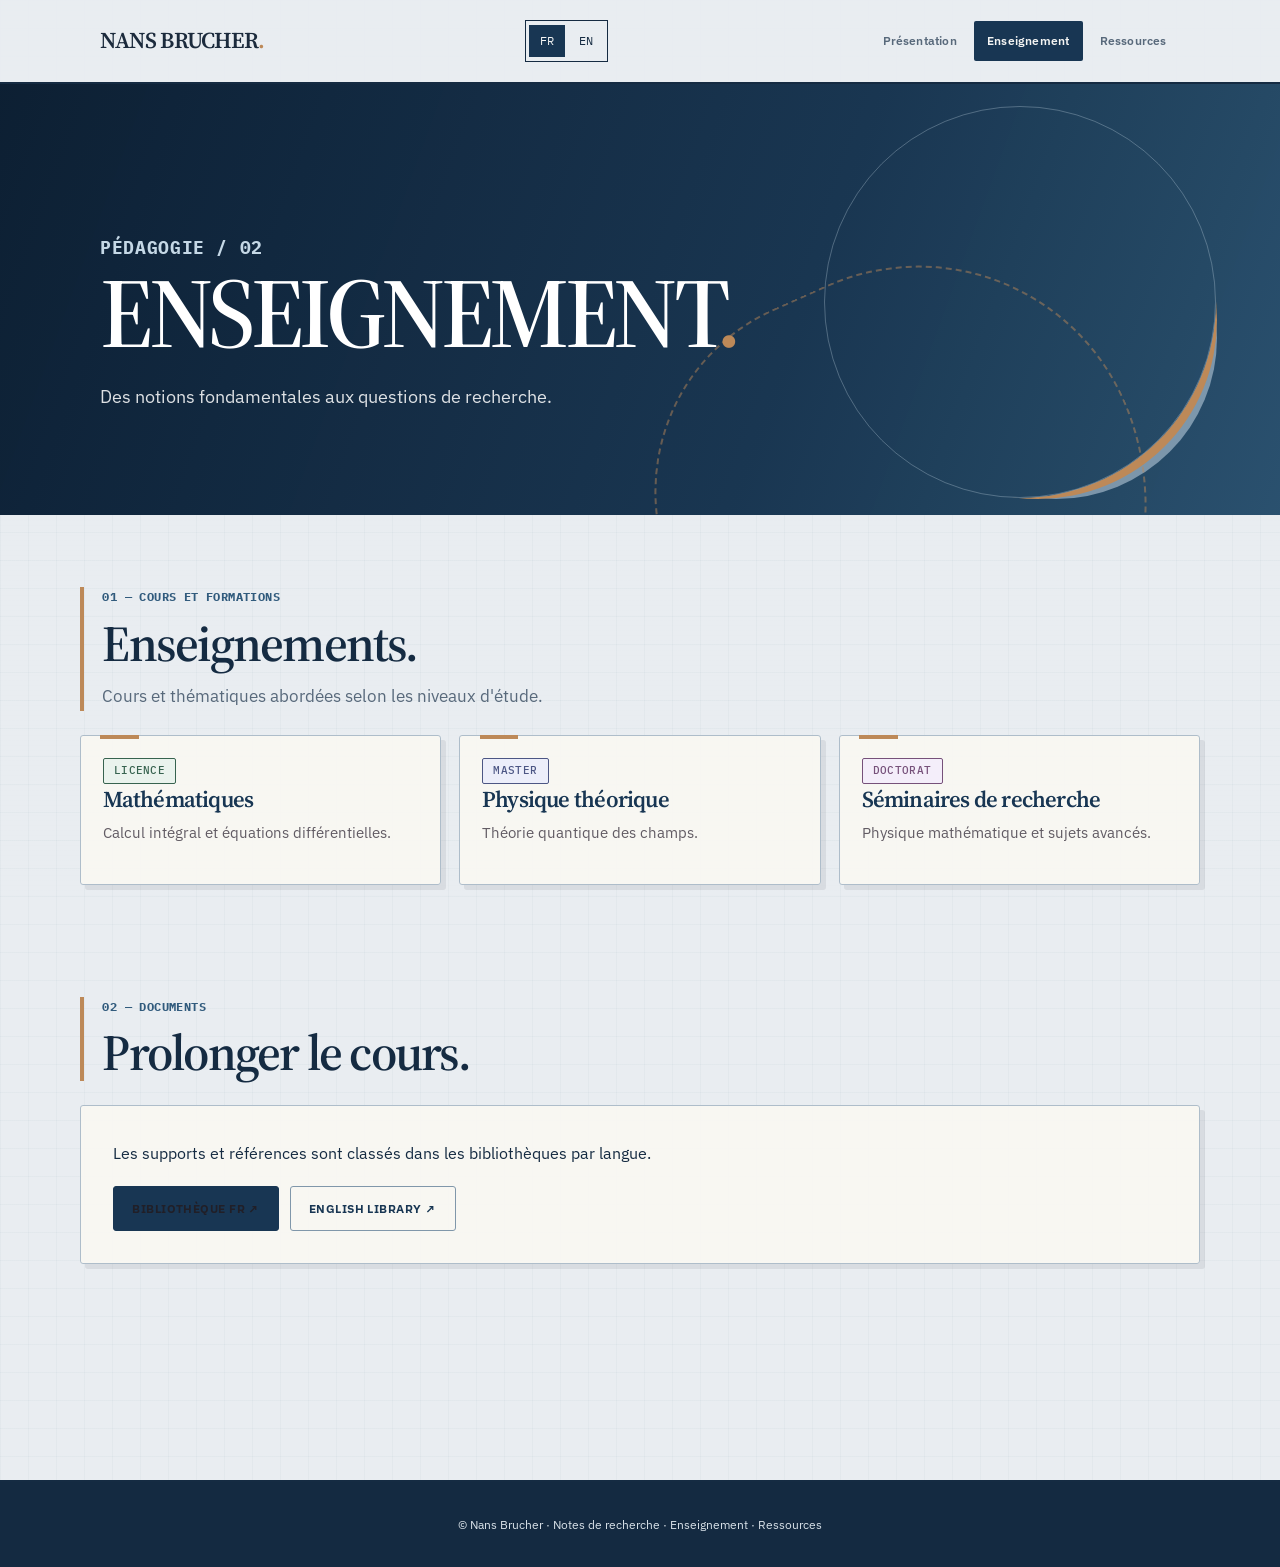
==== commit 49b0772e: "Use scholarly serif and IBM Plex typography" ====
--- a/enseignement.html
+++ b/enseignement.html
@@ -1 +1 @@
-<!doctype html><html lang="fr"><head><meta charset="utf-8"><meta name="viewport" content="width=device-width,initial-scale=1"><meta name="theme-color" content="#211f27"><title>Enseignement | Nans Brucher</title><meta name="description" content="Cours et activités pédagogiques."><link rel="preconnect" href="https://fonts.googleapis.com"><link rel="preconnect" href="https://fonts.gstatic.com" crossorigin><link href="https://fonts.googleapis.com/css2?family=DM+Mono:wght@400;500&family=Space+Grotesk:wght@400;500;600;700&display=swap" rel="stylesheet"><link rel="stylesheet" href="style.css"><link rel="alternate" hreflang="fr" href="enseignement.html"><link rel="alternate" hreflang="en" href="teaching-en.html"></head><body><a class="skip-link" href="#main-content">Aller au contenu</a><header class="site-header"><div class="header-inner"><a class="site-title" href="index.html">NANS BRUCHER<span style="color:var(--orange)">.</span></a><div class="header-tools"><div class="language-switch" aria-label="Language"><a href="enseignement.html" lang="fr" aria-current="page">FR</a><a href="teaching-en.html" lang="en" >EN</a></div><button type="button" class="nav-toggle" aria-label="Ouvrir le menu" aria-expanded="false" aria-controls="primary-navigation">☰</button></div><nav class="site-nav" id="primary-navigation"><a href="index.html" >Présentation</a><a href="enseignement.html" class="active" aria-current="page">Enseignement</a><a href="ressources-fr.html" >Ressources</a></nav></div></header><section class="banner"><div class="banner-inner"><p class="eyebrow">Pédagogie / 02</p><h1>Enseignement<span style="color:var(--orange)">.</span></h1><p>Des notions fondamentales aux questions de recherche.</p></div></section><main id="main-content"><section class="page-section"><div class="section-heading"><p class="eyebrow">01 — Cours et formations</p><h2>Enseignements.</h2><p class="section-intro">Cours et thématiques abordées selon les niveaux d'étude.</p></div><div class="card-grid"><article class="card"><span class="level level-licence">Licence</span><h3 class="card-title">Mathématiques</h3><p class="card-desc">Calcul intégral et équations différentielles.</p></article><article class="card"><span class="level level-master">Master</span><h3 class="card-title">Physique théorique</h3><p class="card-desc">Théorie quantique des champs.</p></article><article class="card"><span class="level level-doctorat">Doctorat</span><h3 class="card-title">Séminaires de recherche</h3><p class="card-desc">Physique mathématique et sujets avancés.</p></article></div></section><section class="page-section"><div class="section-heading"><p class="eyebrow">02 — Documents</p><h2>Prolonger le cours.</h2></div><div class="contact-panel"><p>Les supports et références sont classés dans les bibliothèques par langue.</p><div class="actions"><a class="button button-red" href="ressources-fr.html">Bibliothèque FR ↗</a><a class="button button-outline" href="resources-en.html">English library ↗</a></div></div></section></main><footer class="site-footer"><div class="footer-inner">© Nans Brucher · Notes de recherche · Enseignement · Ressources</div></footer><script src="script.js"></script></body></html>+<!doctype html><html lang="fr"><head><meta charset="utf-8"><meta name="viewport" content="width=device-width,initial-scale=1"><meta name="theme-color" content="#211f27"><title>Enseignement | Nans Brucher</title><meta name="description" content="Cours et activités pédagogiques."><link rel="preconnect" href="https://fonts.googleapis.com"><link rel="preconnect" href="https://fonts.gstatic.com" crossorigin><link href="https://fonts.googleapis.com/css2?family=IBM+Plex+Mono:wght@400;500;600&family=IBM+Plex+Sans:wght@400;500;600;700&family=Source+Serif+4:wght@400;500;600;700&display=swap" rel="stylesheet"><link rel="stylesheet" href="style.css"><link rel="alternate" hreflang="fr" href="enseignement.html"><link rel="alternate" hreflang="en" href="teaching-en.html"></head><body><a class="skip-link" href="#main-content">Aller au contenu</a><header class="site-header"><div class="header-inner"><a class="site-title" href="index.html">NANS BRUCHER<span style="color:var(--orange)">.</span></a><div class="header-tools"><div class="language-switch" aria-label="Language"><a href="enseignement.html" lang="fr" aria-current="page">FR</a><a href="teaching-en.html" lang="en" >EN</a></div><button type="button" class="nav-toggle" aria-label="Ouvrir le menu" aria-expanded="false" aria-controls="primary-navigation">☰</button></div><nav class="site-nav" id="primary-navigation"><a href="index.html" >Présentation</a><a href="enseignement.html" class="active" aria-current="page">Enseignement</a><a href="ressources-fr.html" >Ressources</a></nav></div></header><section class="banner"><div class="banner-inner"><p class="eyebrow">Pédagogie / 02</p><h1>Enseignement<span style="color:var(--orange)">.</span></h1><p>Des notions fondamentales aux questions de recherche.</p></div></section><main id="main-content"><section class="page-section"><div class="section-heading"><p class="eyebrow">01 — Cours et formations</p><h2>Enseignements.</h2><p class="section-intro">Cours et thématiques abordées selon les niveaux d'étude.</p></div><div class="card-grid"><article class="card"><span class="level level-licence">Licence</span><h3 class="card-title">Mathématiques</h3><p class="card-desc">Calcul intégral et équations différentielles.</p></article><article class="card"><span class="level level-master">Master</span><h3 class="card-title">Physique théorique</h3><p class="card-desc">Théorie quantique des champs.</p></article><article class="card"><span class="level level-doctorat">Doctorat</span><h3 class="card-title">Séminaires de recherche</h3><p class="card-desc">Physique mathématique et sujets avancés.</p></article></div></section><section class="page-section"><div class="section-heading"><p class="eyebrow">02 — Documents</p><h2>Prolonger le cours.</h2></div><div class="contact-panel"><p>Les supports et références sont classés dans les bibliothèques par langue.</p><div class="actions"><a class="button button-red" href="ressources-fr.html">Bibliothèque FR ↗</a><a class="button button-outline" href="resources-en.html">English library ↗</a></div></div></section></main><footer class="site-footer"><div class="footer-inner">© Nans Brucher · Notes de recherche · Enseignement · Ressources</div></footer><script src="script.js"></script></body></html>
--- a/style.css
+++ b/style.css
@@ -1088,3 +1088,230 @@
   main { width: min(100% - 2rem, 1120px); }
   .banner { padding: 4rem 1rem; }
 }
+
+
+/* ------------------------------------------------------------------
+   ART DIRECTION / 03 — academic blue
+   Typographie de revue scientifique et palette bleu nuit / ardoise.
+   ------------------------------------------------------------------ */
+:root {
+  color-scheme: light;
+  --color-text: #1c2b3d;
+  --color-muted: #58697b;
+  --color-bg: #e9edf1;
+  --color-surface: #f8f7f2;
+  --color-surface-soft: #dce4eb;
+  --color-border: #bdc9d4;
+  --color-accent: #315b7d;
+  --color-accent-dark: #183653;
+  --color-accent-soft: #dce7ef;
+  --color-highlight: #a9c2d4;
+  --ink: #152b42;
+  --paper: #e9edf1;
+  --orange: #bd8958;
+  --violet: #315b7d;
+  --mono: "IBM Plex Mono", "Courier New", monospace;
+  --display: "Source Serif 4", Georgia, serif;
+  --radius: 4px;
+  --radius-small: 3px;
+  --shadow-soft: 5px 6px 0 rgba(21,43,66,.09);
+  --shadow-hover: 8px 9px 0 rgba(21,43,66,.15);
+}
+body {
+  color: var(--ink);
+  background-color: var(--paper);
+  background-image:
+    linear-gradient(rgba(49,91,125,.035) 1px, transparent 1px),
+    linear-gradient(90deg, rgba(49,91,125,.035) 1px, transparent 1px);
+  background-size: 28px 28px;
+  font-family: "IBM Plex Sans", Arial, sans-serif;
+  font-size: 1.02rem;
+  line-height: 1.78;
+}
+body::before {
+  opacity: .08;
+  background: repeating-linear-gradient(0deg, transparent 0 4px, rgba(21,43,66,.06) 4px 5px);
+}
+h1,h2,h3,.site-title,.card-title {
+  font-family: var(--display);
+  font-weight: 600;
+  letter-spacing: -.035em;
+}
+h1 { font-size: clamp(3rem, 8vw, 6.2rem); line-height: .98; }
+h2 { font-size: clamp(2rem, 4vw, 3.15rem); line-height: 1.08; }
+h3 { font-size: 1.55rem; line-height: 1.2; }
+.lead { color: #30465c; }
+.site-header {
+  background: rgba(233,237,241,.96);
+  border-bottom: 2px solid var(--ink);
+}
+.site-title {
+  font-size: 1.42rem;
+  letter-spacing: -.04em;
+}
+.site-nav a {
+  font-family: "IBM Plex Sans", Arial, sans-serif;
+  font-weight: 600;
+  letter-spacing: .015em;
+  text-transform: none;
+}
+.site-nav a:hover,.site-nav a.active {
+  color: #f4f5f4;
+  background: var(--color-accent-dark);
+}
+.banner {
+  color: #f5f4ef;
+  background:
+    linear-gradient(110deg, rgba(13,31,51,.98), rgba(25,55,82,.97) 62%, rgba(43,82,112,.96)),
+    var(--ink);
+}
+.banner::before {
+  border-color: rgba(195,214,228,.32);
+  box-shadow: 18px 18px 0 -17px var(--orange), 36px 36px 0 -35px rgba(195,214,228,.55);
+}
+.banner::after {
+  border-color: rgba(189,137,88,.48);
+}
+.banner .eyebrow { color: #c5d8e6; }
+.banner h1 { letter-spacing: -.045em; }
+.eyebrow,.kicker,.card-meta,.legend-label,.search-label {
+  font-family: var(--mono);
+  letter-spacing: .035em;
+}
+.eyebrow { color: var(--color-accent); }
+.section-heading { border-left-color: var(--orange); }
+.card,.spotlight,.contact-panel,.info-list li {
+  border-color: #aebdca;
+  border-radius: 3px;
+}
+.card {
+  background: rgba(248,247,242,.96);
+}
+.card:hover,.card:focus-visible {
+  border-color: var(--color-accent);
+  background: #fffefa;
+}
+.card-title {
+  color: var(--color-accent-dark);
+  font-size: 1.42rem;
+}
+.card-meta,.kicker { color: var(--color-accent); }
+.spotlight {
+  background: #dce5eb;
+  box-shadow: 8px 8px 0 var(--orange);
+}
+.spotlight-title { color: var(--color-accent-dark); }
+.tag,.level {
+  border-radius: 2px;
+  font-family: var(--mono);
+  font-size: .7rem;
+  font-weight: 500;
+}
+.tag { color: #294c68; background: #e1eaf0; border-color: #b9cbd8; }
+.button {
+  border-radius: 3px;
+  font-family: "IBM Plex Sans", Arial, sans-serif;
+  font-weight: 650;
+}
+.button-red {
+  border-color: var(--color-accent-dark);
+  background: var(--color-accent-dark);
+}
+.button-red:hover,.button-red:focus-visible {
+  border-color: #0d2034;
+  background: #0d2034;
+}
+.button-outline {
+  border-color: #8097aa;
+  color: var(--color-accent-dark);
+}
+.button-outline:hover,.button-outline:focus-visible {
+  background: #dce7ef;
+}
+.search-box {
+  border-color: #aebdca;
+  border-radius: 3px;
+  background-color: var(--color-surface);
+  font-family: "IBM Plex Sans", Arial, sans-serif;
+}
+.resource-index a {
+  border-color: #9fb2c2;
+  border-radius: 3px;
+  color: var(--color-accent-dark);
+  font-family: var(--mono);
+}
+.resource-index a:hover { color: #f4f5f4; background: var(--color-accent-dark); }
+.portrait {
+  border-color: #aebdca;
+  border-radius: 3px;
+  color: #405b73;
+  background: linear-gradient(145deg, #dce5eb, #cbd8e2);
+  font-family: var(--display);
+}
+.site-footer {
+  border-top: 2px solid var(--ink);
+  color: #d9e2e9;
+  background: #142a41;
+  font-family: "IBM Plex Sans", Arial, sans-serif;
+}
+.language-switch {
+  border-color: var(--ink);
+  font-family: var(--mono);
+}
+.language-switch a[aria-current="page"] {
+  color: #f4f5f4;
+  background: var(--color-accent-dark);
+}
+.language-switch a:not([aria-current="page"]):hover {
+  color: #fff;
+  background: var(--color-accent);
+}
+.nav-toggle { border-color: #9fb2c2; border-radius: 3px; }
+.contact-panel {
+  background: rgba(248,247,242,.96);
+}
+.cv-contact-grid {
+  display: grid;
+  grid-template-columns: repeat(2,minmax(0,1fr));
+  gap: 1.25rem;
+  margin-top: 1.5rem;
+}
+.cv-card,.contact-card {
+  position: relative;
+  min-width: 0;
+  padding: clamp(1.35rem,3vw,2rem);
+  border: 1.5px solid var(--ink);
+  border-radius: 3px;
+  background: var(--color-surface);
+  box-shadow: 6px 6px 0 rgba(21,43,66,.09);
+}
+.cv-card::before,.contact-card::before {
+  position: absolute;
+  top: -1.5px;
+  left: 1.2rem;
+  width: 2.7rem;
+  height: 4px;
+  background: var(--orange);
+  content: "";
+}
+.cv-card h3,.contact-card h3 {
+  margin: .25rem 0 .65rem;
+  color: var(--color-accent-dark);
+  font-family: var(--display);
+  font-size: 1.75rem;
+}
+.cv-card p,.contact-card p { color: var(--color-muted); }
+.cv-card .eyebrow,.contact-card .eyebrow { margin-bottom: .6rem; }
+.contact-placeholder {
+  padding: .75rem .9rem;
+  border-left: 3px solid var(--orange);
+  color: #43586b;
+  background: #e7edf1;
+  font-size: .92rem;
+}
+@media(max-width:760px) {
+  .site-nav { background: var(--paper); border: 2px solid var(--ink); }
+}
+@media(max-width:600px) {
+  .cv-contact-grid { grid-template-columns: 1fr; }
+}
